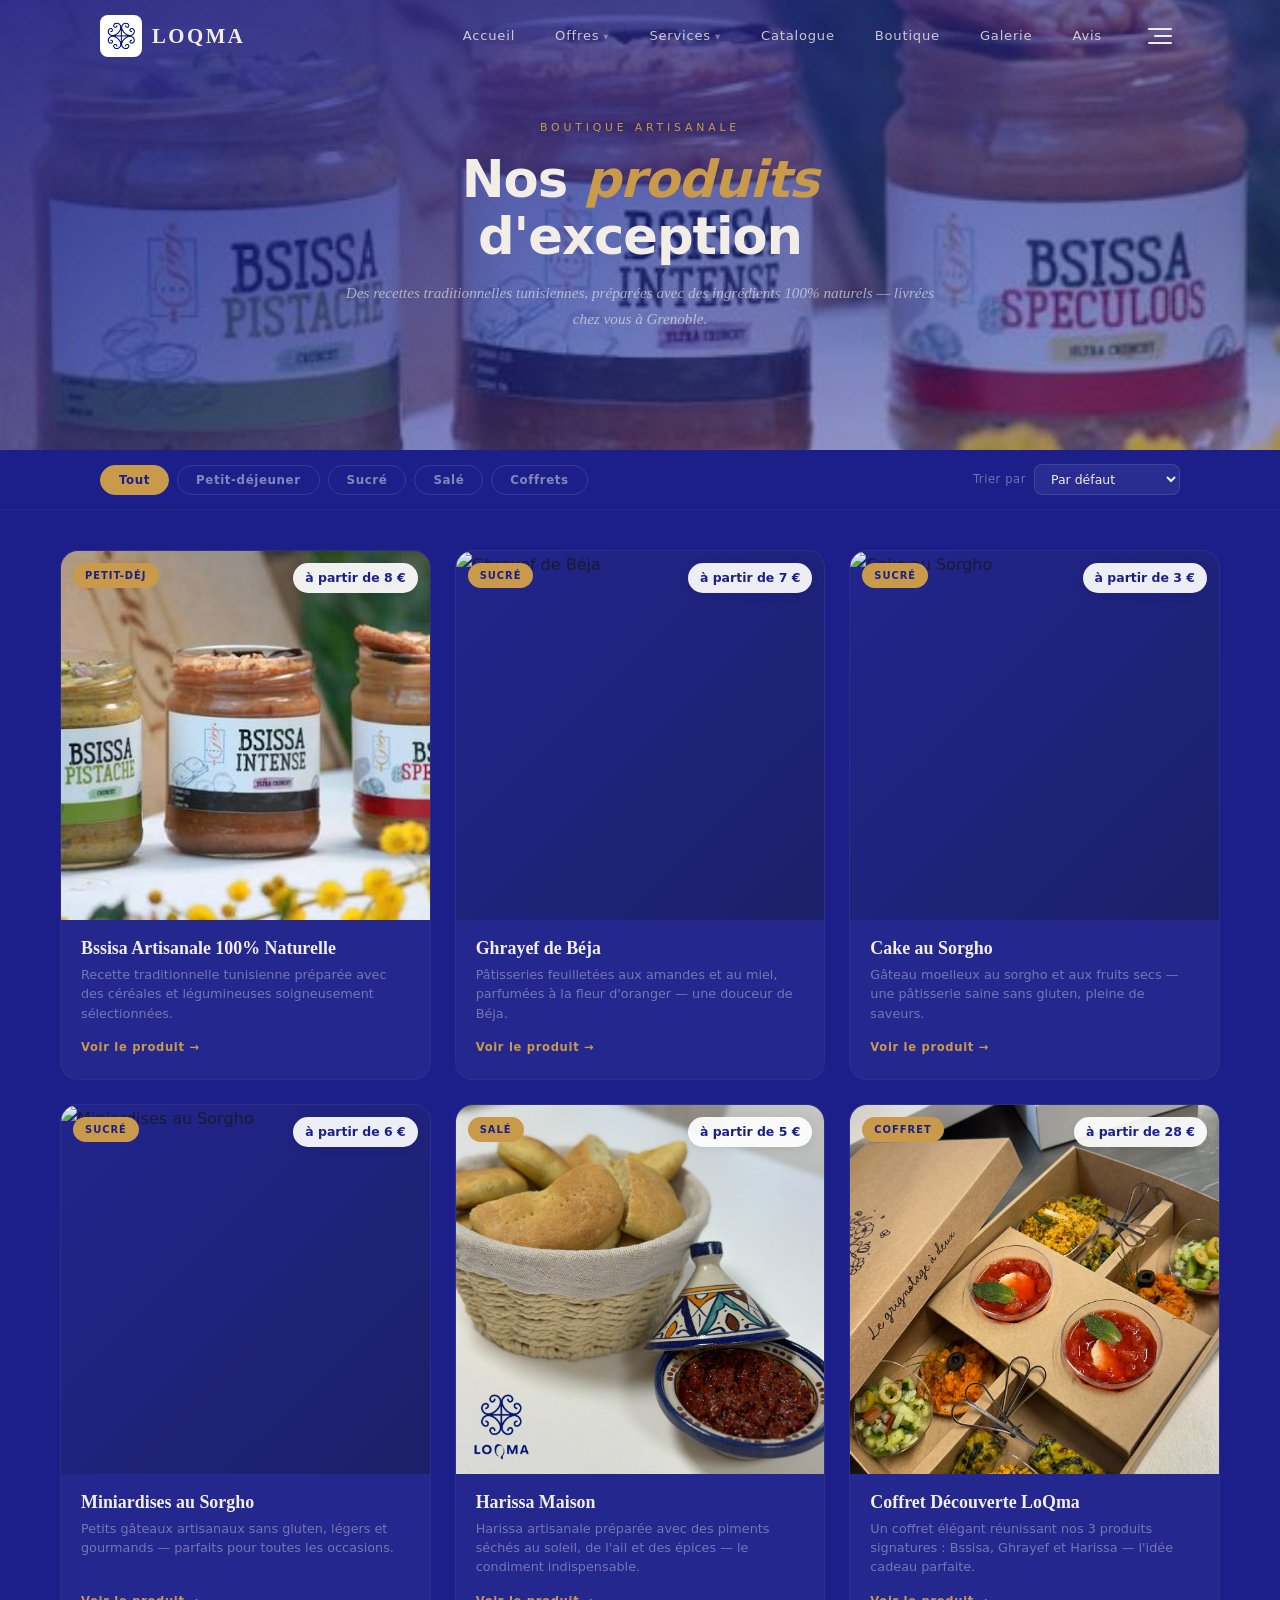
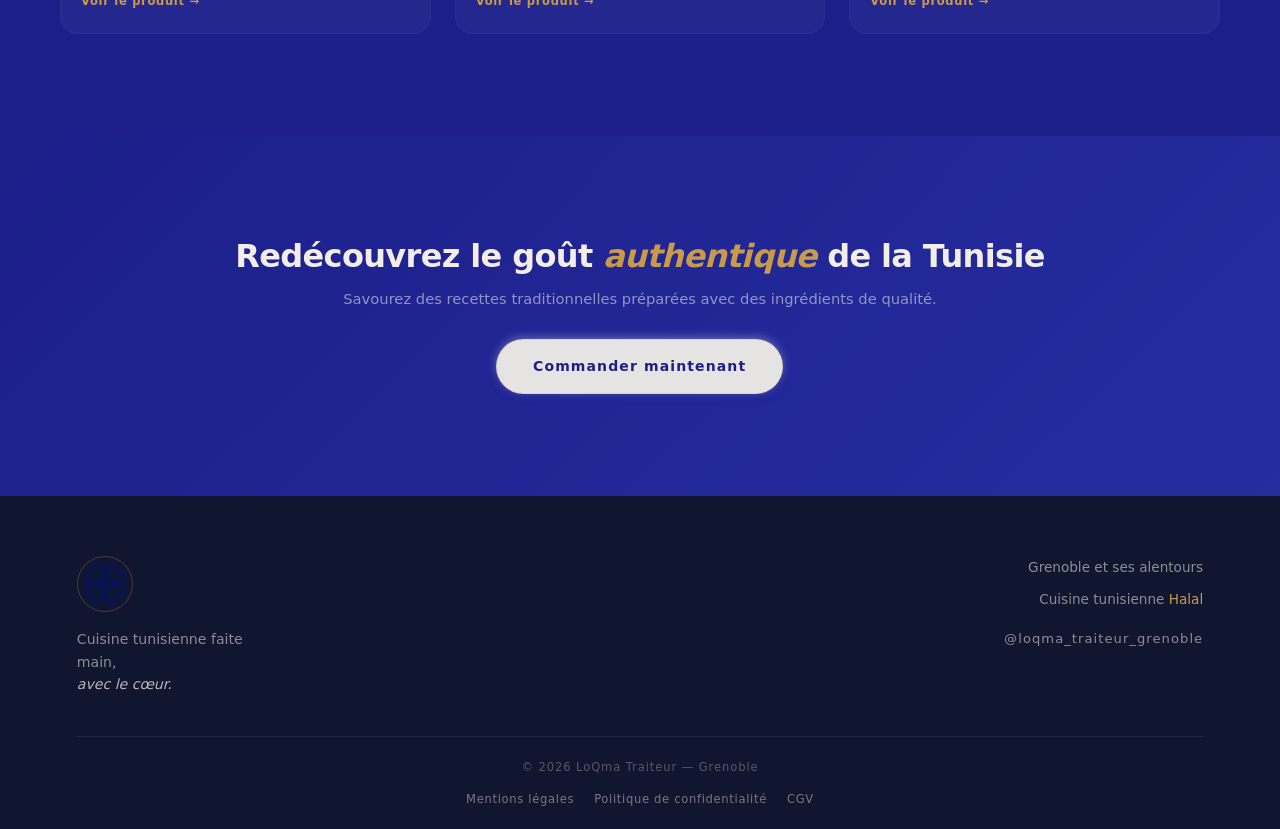
==== boutique.html @ ed13613f "feat: Boutique page — e-commerce product grid with filters, variants, detail overlay - New boutique." ====
<!DOCTYPE html>
<html lang="fr">
<head>
  <meta charset="UTF-8">
  <meta name="viewport" content="width=device-width, initial-scale=1.0">
  <meta name="description" content="Boutique LoQma — Produits artisanaux tunisiens. Bssisa, pâtisseries, coffrets cadeaux. Livraison à Grenoble.">
  <meta name="theme-color" content="#1C1F8A">
  <meta property="og:title" content="Boutique LoQma — Produits Artisanaux Tunisiens">
  <meta property="og:description" content="Bssisa artisanale, pâtisseries traditionnelles et coffrets gourmands — 100% naturels, faits main à Grenoble.">
  <title>Boutique LoQma — Produits Artisanaux Tunisiens · Grenoble</title>

  <script>
    (function(){
      var c=null;try{c=localStorage.getItem('loqma_cookie_consent');}catch(e){}
      if(c==='accepted'){
        var p1=document.createElement('link');p1.rel='preconnect';p1.href='https://fonts.googleapis.com';
        var p2=document.createElement('link');p2.rel='preconnect';p2.href='https://fonts.gstatic.com';p2.crossOrigin='';
        var f=document.createElement('link');f.id='gf-fonts';f.rel='stylesheet';
        f.href='https://fonts.googleapis.com/css2?family=Agrandir:wght@400;700&family=Cormorant+Garamond:ital,wght@0,300;0,400;0,600;1,300;1,400;1,600&display=swap';
        document.head.appendChild(p1);document.head.appendChild(p2);document.head.appendChild(f);
      }
    })();
  </script>

  <link rel="stylesheet" href="css/main.css">
  <link rel="stylesheet" href="css/sections.css">
  <link rel="stylesheet" href="css/boutique.css">
</head>
<body>

  <!-- ═══════ NAV ═══════ -->
  <header>
    <nav id="navbar" class="navbar navbar--transparent" aria-label="Navigation principale">
      <div class="navbar__inner">
        <a href="index.html" class="navbar__logo" aria-label="LoQma — Retour à l'accueil">
          <img src="assets/logo-sans2.png" alt="LoQma Traiteur logo" width="42" height="42">
          <span class="navbar__logo-text">LoQma</span>
        </a>
        <div class="navbar__right">
          <nav class="navbar__links" aria-label="Navigation">
            <a href="index.html#accueil" class="navbar__link">Accueil</a>
            <span class="navbar__link-wrap">
              <span class="navbar__link navbar__link--dropdown" tabindex="0" role="button" aria-expanded="false">Offres</span>
              <div class="navbar__dropdown">
                <a href="offre-entreprise.html">Offre Entreprise</a>
                <a href="offre-particuliers.html">Offre Particuliers</a>
              </div>
            </span>
            <span class="navbar__link-wrap">
              <span class="navbar__link navbar__link--dropdown" tabindex="0" role="button" aria-expanded="false">Services</span>
              <div class="navbar__dropdown">
                <a href="index.html#services" class="navbar__service-link" data-service="0">Buffet Mariage</a>
                <a href="index.html#services" class="navbar__service-link" data-service="1">Buffet Événementiel</a>
                <a href="index.html#services" class="navbar__service-link" data-service="2">Box à Partager</a>
                <a href="index.html#services" class="navbar__service-link" data-service="3">Box Repas Individuelle</a>
                <a href="index.html#services" class="navbar__service-link" data-service="4">Pause Gourmande</a>
                <a href="index.html#services" class="navbar__service-link" data-service="5">Coffrets à Offrir</a>
                <a href="index.html#services" class="navbar__service-link" data-service="6">Nos Ateliers</a>
              </div>
            </span>
            <a href="index.html#catalogue" class="navbar__link">Catalogue</a>
            <a href="boutique.html" class="navbar__link navbar__link--active">Boutique</a>
            <a href="index.html#galerie" class="navbar__link">Galerie</a>
            <a href="index.html#avis" class="navbar__link">Avis</a>
          </nav>
          <button class="navbar__hamburger" aria-label="Ouvrir le menu" aria-expanded="false" aria-controls="nav-overlay">
            <span></span><span></span><span></span>
          </button>
        </div>
      </div>
    </nav>

    <div id="nav-overlay" class="nav-overlay" aria-hidden="true" role="dialog" aria-label="Menu principal">
      <button class="nav-overlay__close" aria-label="Fermer le menu">✕</button>
      <ul class="nav-overlay__links">
        <li><a href="index.html#accueil" class="nav-overlay__link">Accueil</a></li>
        <li><a href="offre-entreprise.html" class="nav-overlay__link">Offre Entreprise</a></li>
        <li><a href="offre-particuliers.html" class="nav-overlay__link">Offre Particuliers</a></li>
        <li><a href="index.html#services" class="nav-overlay__link">Nos Services</a></li>
        <li><a href="index.html#catalogue" class="nav-overlay__link">Catalogue</a></li>
        <li><a href="boutique.html" class="nav-overlay__link">Boutique</a></li>
        <li><a href="index.html#galerie" class="nav-overlay__link">Galerie</a></li>
        <li><a href="index.html#avis" class="nav-overlay__link">Avis</a></li>
        <li><a href="index.html#commander" class="nav-overlay__link">Demander un devis</a></li>
      </ul>
      <p class="nav-overlay__instagram" aria-label="Instagram">@loqma_traiteur_grenoble</p>
    </div>
  </header>

  <main>
    <!-- ═══════ HERO ═══════ -->
    <section class="boutique-hero" aria-label="Boutique LoQma">
      <div class="boutique-hero__content">
        <p class="boutique-hero__label">Boutique artisanale</p>
        <h1 class="boutique-hero__title">Nos <em>produits</em> d'exception</h1>
        <p class="boutique-hero__sub">Des recettes traditionnelles tunisiennes, préparées avec des ingrédients 100% naturels — livrées chez vous à Grenoble.</p>
      </div>
    </section>

    <!-- ═══════ FILTERS ═══════ -->
    <section class="boutique-filters" aria-label="Filtrer les produits">
      <div class="boutique-filters__inner">
        <div class="boutique-filters__pills" id="boutique-category-filters">
          <button class="boutique-filters__pill boutique-filters__pill--active" data-category="all">Tout</button>
          <button class="boutique-filters__pill" data-category="petit-dejeuner">Petit-déjeuner</button>
          <button class="boutique-filters__pill" data-category="sucre">Sucré</button>
          <button class="boutique-filters__pill" data-category="sale">Salé</button>
          <button class="boutique-filters__pill" data-category="coffret">Coffrets</button>
        </div>
        <div class="boutique-filters__sort">
          <label for="boutique-sort">Trier par</label>
          <select id="boutique-sort">
            <option value="default">Par défaut</option>
            <option value="price-asc">Prix croissant</option>
            <option value="price-desc">Prix décroissant</option>
          </select>
        </div>
      </div>
    </section>

    <!-- ═══════ PRODUCT GRID ═══════ -->
    <section class="boutique-grid" aria-label="Produits disponibles">
      <div class="boutique-grid__inner" id="boutique-products">
        <!-- Products injected by JS -->
      </div>
      <p class="boutique-grid__empty" id="boutique-empty" hidden>Aucun produit ne correspond à ce filtre.</p>
    </section>

    <!-- ═══════ PRODUCT DETAIL OVERLAY ═══════ -->
    <div id="boutique-detail" class="boutique-detail" role="dialog" aria-modal="true" aria-label="Détail du produit" hidden>
      <button class="boutique-detail__close" aria-label="Fermer">✕</button>
      <div class="boutique-detail__card">
        <div class="boutique-detail__image">
          <img id="detail-product-img" src="" alt="">
        </div>
        <div class="boutique-detail__info">
          <span class="boutique-detail__category" id="detail-category"></span>
          <h2 class="boutique-detail__name" id="detail-name"></h2>
          <p class="boutique-detail__price" id="detail-price"></p>
          <p class="boutique-detail__desc" id="detail-desc"></p>

          <div class="boutique-detail__variants" id="detail-variants"></div>

          <div class="boutique-detail__actions">
            <a href="index.html#commander" class="btn btn--navy">Commander maintenant</a>
          </div>

          <div class="boutique-detail__tabs">
            <button class="boutique-detail__tab boutique-detail__tab--active" data-tab="nutrition">Nutrition</button>
            <button class="boutique-detail__tab" data-tab="ingredients">Ingrédients</button>
            <button class="boutique-detail__tab" data-tab="preparation">Préparation</button>
            <button class="boutique-detail__tab" data-tab="reviews">Avis</button>
          </div>
          <div class="boutique-detail__tab-content" id="detail-tab-content"></div>
        </div>
      </div>
    </div>

    <!-- ═══════ CTA ═══════ -->
    <section class="boutique-cta" aria-label="Passer commande">
      <h2 class="boutique-cta__title">Redécouvrez le goût <em>authentique</em> de la Tunisie</h2>
      <p class="boutique-cta__text">Savourez des recettes traditionnelles préparées avec des ingrédients de qualité.</p>
      <a href="index.html#commander" class="btn btn--primary">Commander maintenant</a>
    </section>

    <!-- ═══════ FOOTER ═══════ -->
    <footer class="footer" role="contentinfo">
      <div class="footer__inner">
        <div class="footer__brand">
          <img src="assets/logo-sans2.png" alt="LoQma Traiteur" class="footer__logo" width="56" height="56" loading="lazy">
          <p class="footer__tagline">Cuisine tunisienne faite main,<br><em>avec le cœur.</em></p>
        </div>
        <div class="footer__info">
          <p>Grenoble et ses alentours</p>
          <p>Cuisine tunisienne <strong>Halal</strong></p>
          <a href="https://www.instagram.com/loqma_traiteur_grenoble/" target="_blank" rel="noopener noreferrer" class="footer__instagram" aria-label="Suivre LoQma sur Instagram">@loqma_traiteur_grenoble</a>
        </div>
      </div>
      <div class="footer__bar">
        <p>© 2026 LoQma Traiteur — Grenoble</p>
        <nav class="footer__legal-links" aria-label="Liens légaux">
          <a href="mentions-legales.html">Mentions légales</a>
          <a href="politique-confidentialite.html">Politique de confidentialité</a>
          <a href="cgv.html">CGV</a>
        </nav>
      </div>
    </footer>
  </main>

  <script src="js/app.js"></script>
</body>
</html>
---- css/main.css ----
/* ============================================================
   LOQMA TRAITEUR — main.css
   Design Tokens · Reset · Base · Typography · Buttons · Utils
   ============================================================ */

/* ── Design Tokens ─────────────────────────────────────────── */
:root {
  --color-navy:        #1C1F8A;
  --color-cream:       #F2EEE7;
  --color-white:       #FFFFFF;
  --color-gold:        #C89A4A;
  --color-text:        #1A1A2E;
  --color-text-muted:  #6B6B80;
  --color-navy-light:  #E8E9F8;
  --color-whatsapp:    #25D366;
  --color-footer:      #111630;

  --font-serif: 'Cormorant Garamond', Georgia, serif;
  --font-sans:  'Agrandir', system-ui, -apple-system, sans-serif;
  --font-display: 'Agrandir', system-ui, -apple-system, sans-serif;

  --radius-card: 12px;
  --shadow-card: 0 4px 24px rgba(28, 31, 138, 0.08);
  --shadow-btn:  0 2px 12px rgba(28, 31, 138, 0.18);

  --transition-fast: 0.2s ease;
  --transition-mid:  0.3s ease;
  --transition-slow: 0.6s ease-out;

  --nav-height:  72px;
  --max-width:   1200px;
  --section-pad: clamp(60px, 8vw, 120px);

  /* New design tokens */
  --color-gold-light:   rgba(200, 154, 74, 0.15);
  --color-glow-gold:    0 0 20px rgba(200, 154, 74, 0.08);
  --shadow-card-hover:  0 12px 40px rgba(28, 31, 138, 0.12);
  --radius-sm:   8px;
  --radius-lg:   20px;
}

/* ── CSS Reset ─────────────────────────────────────────────── */
*, *::before, *::after {
  box-sizing: border-box;
  margin: 0;
  padding: 0;
}

html {
  scroll-behavior: smooth;
  scroll-padding-top: calc(var(--nav-height) + 16px);
  -webkit-text-size-adjust: 100%;
  font-size: 16px;
}

body {
  background-color: var(--color-cream);
  color: var(--color-text);
  font-family: var(--font-sans);
  font-size: 1rem;
  line-height: 1.75;
  overflow-x: hidden;
}

/* Lock scroll during preloader */
body.preloader-active {
  overflow: hidden;
}

img, video {
  max-width: 100%;
  display: block;
}

a {
  color: inherit;
  text-decoration: none;
}

ul, ol {
  list-style: none;
}

button {
  cursor: pointer;
  border: none;
  background: none;
  font-family: inherit;
  font-size: inherit;
}

input, textarea, select {
  font-family: inherit;
  font-size: inherit;
}

/* ── Accessibility ─────────────────────────────────────────── */
:focus-visible {
  outline: 3px solid var(--color-gold);
  outline-offset: 3px;
}

.sr-only {
  position: absolute;
  width: 1px;
  height: 1px;
  padding: 0;
  margin: -1px;
  overflow: hidden;
  clip: rect(0 0 0 0);
  white-space: nowrap;
  border: 0;
}

/* ── Typography ────────────────────────────────────────────── */
h1, h2, h3, h4 {
  font-family: var(--font-serif);
  line-height: 1.1;
}

.section-heading {
  font-family: var(--font-serif);
  font-weight: 600;
  font-size: clamp(1.8rem, 4vw, 3rem);
  letter-spacing: 0.12em;
  text-transform: uppercase;
  color: var(--color-navy);
}

.section-subheading {
  font-family: var(--font-sans);
  font-size: 0.875rem;
  color: var(--color-text-muted);
  letter-spacing: 0.05em;
  margin-top: 8px;
}

.ornament-divider {
  display: flex;
  align-items: center;
  justify-content: center;
  gap: 16px;
  color: var(--color-gold);
  font-size: 1.1rem;
  letter-spacing: 0.25em;
  margin: 14px 0 8px;
}

.ornament-divider::before,
.ornament-divider::after {
  content: '';
  display: block;
  width: 60px;
  height: 1px;
  background: linear-gradient(90deg,
    transparent 0%,
    var(--color-gold) 40%,
    var(--color-gold) 60%,
    transparent 100%
  );
  animation: ornament-shimmer 3s ease-in-out infinite;
}

.ornament-divider::after {
  animation-delay: 0.5s;
}

@keyframes ornament-shimmer {
  0%, 100% { opacity: 0.25; transform: scaleX(0.8); }
  50%      { opacity: 0.9;  transform: scaleX(1); }
}

/* Diamond SVG ornament */
.ornament-diamond {
  display: inline-flex;
  align-items: center;
  justify-content: center;
}

/* ── Buttons ───────────────────────────────────────────────── */
.btn {
  display: inline-flex;
  align-items: center;
  justify-content: center;
  gap: 8px;
  font-family: var(--font-sans);
  font-weight: 600;
  font-size: 0.875rem;
  letter-spacing: 0.08em;
  border-radius: 50px;
  padding: 14px 36px;
  min-height: 48px;
  transition: all var(--transition-fast);
  white-space: nowrap;
  text-decoration: none;
  border: 1.5px solid transparent;
  cursor: pointer;
  backdrop-filter: blur(4px);
  -webkit-backdrop-filter: blur(4px);
}

/* Primary: cream bg with enhanced glass effect */
.btn--primary {
  background: rgba(242, 238, 231, 0.95);
  color: var(--color-navy);
  border-color: rgba(200, 154, 74, 0.2);
  box-shadow: 
    0 -2px 8px rgba(255, 255, 255, 0.3),
    0 4px 12px rgba(28, 31, 138, 0.08);
}
.btn--primary:hover,
.btn--primary:focus-visible {
  background: var(--color-gold);
  color: var(--color-white);
  transform: translateY(-2px);
  border-color: rgba(200, 154, 74, 0.4);
  box-shadow: 
    0 -2px 8px rgba(255, 255, 255, 0.4),
    0 8px 20px rgba(200, 154, 74, 0.25);
}

/* Ghost cream (on dark backgrounds) */
.btn--ghost-cream {
  background: transparent;
  color: var(--color-cream);
  border-color: rgba(242, 238, 231, 0.7);
}
.btn--ghost-cream:hover,
.btn--ghost-cream:focus-visible {
  background: rgba(242, 238, 231, 0.15);
  border-color: var(--color-cream);
  transform: translateY(-2px);
  box-shadow: 0 4px 12px rgba(242, 238, 231, 0.15);
}

/* Navy solid */
.btn--navy {
  background: var(--color-navy);
  color: var(--color-cream);
  border-color: transparent;
  box-shadow: 0 4px 12px rgba(28, 31, 138, 0.15);
}
.btn--navy:hover,
.btn--navy:focus-visible {
  background: #2d31b0;
  transform: translateY(-2px);
  box-shadow: 0 8px 20px rgba(28, 31, 138, 0.25);
}

/* Full-width */
.btn--full {
  width: 100%;
}

/* WhatsApp */
.btn--whatsapp {
  background: var(--color-whatsapp);
  color: white;
  border-color: transparent;
}
.btn--whatsapp:hover,
.btn--whatsapp:focus-visible {
  background: #1ebe58;
  transform: scale(1.02);
}

/* Instagram */
.btn--instagram {
  background: linear-gradient(135deg, #405de6 0%, #833ab4 50%, #e1306c 100%);
  color: white;
  border-color: transparent;
}
.btn--instagram:hover,
.btn--instagram:focus-visible {
  opacity: 0.88;
  transform: scale(1.02);
}

/* ── Scroll Reveal Animation ───────────────────────────────── */
.reveal {
  opacity: 0;
  transform: translateY(30px);
  transition: opacity var(--transition-slow), transform var(--transition-slow);
}
.reveal.is-visible {
  opacity: 1;
  transform: translateY(0);
}
.reveal-delay-1 { transition-delay: 0.1s; }
.reveal-delay-2 { transition-delay: 0.2s; }
.reveal-delay-3 { transition-delay: 0.3s; }

/* ── Form — RGPD checkbox ──────────────────────────────────── */
.form-group--checkbox {
  margin-top: 4px;
}
.form-checkbox-label {
  display: flex;
  align-items: flex-start;
  gap: 10px;
  cursor: pointer;
  font-size: 0.85rem;
  line-height: 1.5;
  color: var(--color-text-muted);
}
.form-checkbox-label input[type="checkbox"] {
  flex-shrink: 0;
  width: 17px;
  height: 17px;
  margin-top: 2px;
  accent-color: var(--color-navy);
  cursor: pointer;
}
.form-checkbox-label a {
  color: var(--color-navy);
  text-decoration: underline;
}
.form-group--checkbox.has-error .form-checkbox-label {
  color: #c0392b;
}
.form-group--checkbox.has-error .form-checkbox-label input[type="checkbox"] {
  outline: 2px solid #c0392b;
  outline-offset: 1px;
  border-radius: 2px;
}

/* ── WhatsApp FAB (mobile only) ────────────────────────────── */
.whatsapp-fab {
  position: fixed;
  bottom: 24px;
  right: 24px;
  width: 56px;
  height: 56px;
  background: var(--color-whatsapp);
  border-radius: 50%;
  display: none;
  align-items: center;
  justify-content: center;
  box-shadow: 0 4px 20px rgba(37, 211, 102, 0.45);
  z-index: 90;
  transition: transform var(--transition-fast), box-shadow var(--transition-fast);
}
.whatsapp-fab:hover,
.whatsapp-fab:focus-visible {
  transform: scale(1.08);
  box-shadow: 0 6px 28px rgba(37, 211, 102, 0.55);
}
.whatsapp-fab svg {
  fill: white;
}

@media (max-width: 767px) {
  .whatsapp-fab {
    display: flex;
  }
}

/* ── Cookie Consent Banner ─────────────────────────────────── */
.cookie-banner {
  position: fixed;
  bottom: 0;
  left: 0;
  right: 0;
  z-index: 9999;
  background: var(--color-footer);
  color: var(--color-cream);
  padding: 16px 24px;
  border-top: 2px solid var(--color-gold);
  transform: translateY(100%);
  transition: transform 0.35s ease;
}
.cookie-banner.is-visible {
  transform: translateY(0);
}
.cookie-banner__inner {
  max-width: var(--max-width);
  margin: 0 auto;
  display: flex;
  align-items: center;
  justify-content: space-between;
  gap: 24px;
  flex-wrap: wrap;
}
.cookie-banner__text {
  font-size: 0.875rem;
  line-height: 1.6;
  margin: 0;
  flex: 1 1 280px;
}
.cookie-banner__link {
  color: var(--color-gold);
  text-decoration: underline;
}
.cookie-banner__actions {
  display: flex;
  gap: 10px;
  flex-shrink: 0;
}
.cookie-banner__btn {
  border: none;
  border-radius: 6px;
  padding: 9px 20px;
  font-size: 0.875rem;
  font-weight: 600;
  cursor: pointer;
  transition: opacity var(--transition-fast);
  font-family: var(--font-sans);
}
.cookie-banner__btn:hover { opacity: 0.85; }
.cookie-banner__btn--accept {
  background: var(--color-gold);
  color: var(--color-footer);
}
.cookie-banner__btn--refuse {
  background: transparent;
  color: var(--color-cream);
  border: 1px solid rgba(242, 238, 231, 0.4);
}

/* Lien "Gérer mes cookies" dans le footer */
.footer__cookie-link {
  color: var(--color-text-muted);
  font-size: 0.8rem;
  text-decoration: underline;
  cursor: pointer;
  background: none;
  border: none;
  padding: 0;
  font-family: var(--font-sans);
}
.footer__cookie-link:hover { color: var(--color-gold); }
---- css/sections.css ----
/* ============================================================
   LOQMA TRAITEUR — sections.css
   CH-00 Preloader · FR-NAV · CH-01 Hero · CH-02 Identity
   CH-03 Services · CH-04 Catalogue · CH-05 Gallery
   CH-06 Reviews · CH-07 Stats · CH-08 Contact · CH-09 Footer
   Responsive breakpoints: 768px (tablet), 480px (mobile)
   ============================================================ */

/* ══════════════════════════════════════════════════════════════
   CH-00 — PRELOADER
   ══════════════════════════════════════════════════════════════ */
.preloader {
  position: fixed;
  inset: 0;
  z-index: 9999;
  background: var(--color-cream);
  display: flex;
  flex-direction: column;
  align-items: center;
  justify-content: center;
  gap: 20px;
  transition: opacity 0.3s ease;
}

.preloader.is-done {
  opacity: 0;
  pointer-events: none;
}

.preloader__logo {
  width: 160px;
  height: 160px;
  object-fit: contain;
  animation: preloader-pulse 0.6s ease-out forwards;
}

@keyframes preloader-pulse {
  0%   { opacity: 0; transform: scale(0.88); }
  60%  { opacity: 1; transform: scale(1.04); }
  100% { opacity: 1; transform: scale(1); }
}

.preloader__wordmark {
  font-family: var(--font-serif);
  font-weight: 300;
  font-size: 2rem;
  letter-spacing: 0.55em;
  color: var(--color-navy);
  text-transform: uppercase;
  display: flex;
  padding-left: 0.55em; /* compensate letter-spacing on last char */
}

.preloader__wordmark span {
  display: inline-block;
  opacity: 0;
  animation: fade-in-up 0.2s ease-out forwards;
}

.preloader__wordmark span:nth-child(1) { animation-delay: 0.45s; }
.preloader__wordmark span:nth-child(2) { animation-delay: 0.52s; }
.preloader__wordmark span:nth-child(3) { animation-delay: 0.59s; }
.preloader__wordmark span:nth-child(4) { animation-delay: 0.66s; }
.preloader__wordmark span:nth-child(5) { animation-delay: 0.73s; }

@keyframes fade-in-up {
  from { opacity: 0; transform: translateY(6px); }
  to   { opacity: 1; transform: translateY(0); }
}

/* ══════════════════════════════════════════════════════════════
   FR-NAV — NAVIGATION
   ══════════════════════════════════════════════════════════════ */
.navbar {
  position: fixed;
  top: 0;
  left: 0;
  right: 0;
  z-index: 100;
  height: var(--nav-height);
  transition: background var(--transition-mid), box-shadow var(--transition-mid);
}

/* Transparent (over hero) */
.navbar--transparent {
  background: transparent;
}

/* Solid (after scroll) */
.navbar--solid {
  background: rgba(242, 238, 231, 0.94);
  backdrop-filter: blur(12px);
  -webkit-backdrop-filter: blur(12px);
  box-shadow: 0 1px 20px rgba(28, 31, 138, 0.06);
}

.navbar__inner {
  max-width: var(--max-width);
  margin: 0 auto;
  height: 100%;
  display: flex;
  align-items: center;
  justify-content: space-between;
  padding: 0 clamp(20px, 5vw, 60px);
}

/* Logo */
.navbar__logo {
  display: flex;
  align-items: center;
  gap: 10px;
  flex-shrink: 0;
}

.navbar__logo img {
  width: 42px;
  height: 42px;
  border-radius: 8px;
  object-fit: contain;
  background: white;
}

.navbar__logo-text {
  font-family: var(--font-serif);
  font-weight: 600;
  font-size: 1.3rem;
  letter-spacing: 0.12em;
  text-transform: uppercase;
}

.navbar--transparent .navbar__logo-text { color: var(--color-cream); }
.navbar--solid      .navbar__logo-text { color: var(--color-navy); }

/* Right side */
.navbar__right {
  display: flex;
  align-items: center;
  gap: 16px;
}

.navbar__cta {
  font-size: 0.8rem;
  padding: 10px 24px;
  min-height: 40px;
  letter-spacing: 0.1em;
}

.navbar--solid .navbar__cta {
  background: var(--color-navy);
  color: var(--color-cream);
  border-color: transparent;
}
.navbar--solid .navbar__cta:hover {
  background: var(--color-gold);
}

/* Hamburger */
.navbar__hamburger {
  display: flex;
  flex-direction: column;
  gap: 5px;
  padding: 8px;
  border-radius: 4px;
  background: none;
  transition: opacity var(--transition-fast);
  min-width: 44px;
  min-height: 44px;
  align-items: flex-end;
  justify-content: center;
  position: relative;
}

.navbar__hamburger span {
  display: block;
  border-radius: 2px;
  transition: all var(--transition-mid);
}

/* Transparent nav: white bars */
.navbar--transparent .navbar__hamburger span {
  background: var(--color-cream);
}
/* Solid nav: navy bars */
.navbar--solid .navbar__hamburger span {
  background: var(--color-navy);
}

.navbar__hamburger span:nth-child(1) { width: 24px; height: 2px; }
.navbar__hamburger span:nth-child(2) { width: 18px; height: 2px; }
.navbar__hamburger span:nth-child(3) { width: 24px; height: 2px; }

/* Hamburger: transform to X when menu is open */
.navbar__hamburger.is-open {
  gap: 0;
}

.navbar__hamburger.is-open span {
  position: absolute;
}

.navbar__hamburger.is-open span:nth-child(1) {
  width: 22px;
  transform: rotate(45deg);
  top: 50%;
  left: 50%;
  margin-top: -1px;
  margin-left: -11px;
}

.navbar__hamburger.is-open span:nth-child(2) {
  opacity: 0;
}

.navbar__hamburger.is-open span:nth-child(3) {
  width: 22px;
  transform: rotate(-45deg);
  bottom: 50%;
  left: 50%;
  margin-bottom: -1px;
  margin-left: -11px;
}

.navbar__hamburger:hover { opacity: 0.7; }

/* ── Desktop Nav Links ────────────────────────────────────────── */
.navbar__links {
  display: flex;
  align-items: center;
  gap: 4px;
}

.navbar__link {
  font-size: 0.82rem;
  font-weight: 500;
  letter-spacing: 0.06em;
  color: var(--color-text);
  padding: 8px 18px;
  border-radius: var(--radius-sm);
  text-decoration: none;
  cursor: pointer;
  transition: all var(--transition-fast);
  position: relative;
  white-space: nowrap;
  background: none;
  border: none;
  font-family: inherit;
}

.navbar--transparent .navbar__link {
  color: rgba(242, 238, 231, 0.8);
}

.navbar--transparent .navbar__link:hover {
  color: var(--color-cream);
  background: rgba(255, 255, 255, 0.08);
}

.navbar--solid .navbar__link:hover {
  color: var(--color-navy);
  background: var(--color-navy-light);
}

.navbar__link--active {
  font-weight: 600;
}

.navbar__link--active::after {
  content: '';
  position: absolute;
  bottom: 1px;
  left: 18px;
  right: 18px;
  height: 2px;
  background: var(--color-gold);
  border-radius: 2px;
}

.navbar--transparent .navbar__link--active {
  color: var(--color-cream);
}

.navbar--solid .navbar__link--active {
  color: var(--color-navy);
}

/* Dropdown wrapper */
.navbar__link-wrap {
  position: relative;
}

.navbar__link--dropdown {
  display: inline-flex;
  align-items: center;
  gap: 4px;
}

.navbar__link--dropdown::after {
  content: '▾';
  font-size: 0.65rem;
  opacity: 0.5;
  transition: transform var(--transition-fast);
}

.navbar__link-wrap:hover .navbar__link--dropdown::after {
  transform: rotate(180deg);
}

/* Dropdown menu */
.navbar__dropdown {
  position: absolute;
  top: 100%;
  left: 0;
  min-width: 220px;
  background: rgba(255, 255, 255, 0.98);
  backdrop-filter: blur(20px);
  -webkit-backdrop-filter: blur(20px);
  border-radius: var(--radius-card);
  box-shadow: 0 12px 48px rgba(28, 31, 138, 0.12);
  padding: 6px 0;
  border: 1px solid rgba(200, 154, 74, 0.08);
  opacity: 0;
  pointer-events: none;
  transform: translateY(-4px);
  transition: opacity 0.15s ease, transform 0.15s ease;
  z-index: 200;
}

.navbar__link-wrap::after {
  content: '';
  position: absolute;
  top: 100%;
  left: 0;
  width: 100%;
  height: 10px;
}

.navbar__link-wrap:hover .navbar__dropdown {
  opacity: 1;
  pointer-events: auto;
  transform: translateY(0);
}

.navbar__dropdown a {
  display: block;
  padding: 10px 24px;
  font-size: 0.85rem;
  color: var(--color-text);
  text-decoration: none;
  transition: all 0.15s ease;
}

.navbar__dropdown a:hover {
  background: var(--color-navy-light);
  color: var(--color-navy);
  padding-left: 30px;
}

@media (max-width: 1000px) {
  .navbar__links { display: none; }
}

/* ── Nav Overlay ─────────────────────────────────────────────── */
.nav-overlay {
  position: fixed;
  inset: 0;
  z-index: 200;
  background: var(--color-navy);
  display: flex;
  flex-direction: column;
  align-items: center;
  justify-content: safe center;
  overflow-y: auto;
  padding: 100px 20px 90px;
  opacity: 0;
  pointer-events: none;
  transition: opacity var(--transition-mid);
}

.nav-overlay.is-open {
  opacity: 1;
  pointer-events: auto;
}

.nav-overlay__close {
  position: absolute;
  top: 24px;
  right: clamp(20px, 5vw, 60px);
  color: var(--color-cream);
  font-size: 1.4rem;
  padding: 10px;
  min-width: 44px;
  min-height: 44px;
  display: flex;
  align-items: center;
  justify-content: center;
  border-radius: 50%;
  transition: background var(--transition-fast);
}
.nav-overlay__close:hover { background: rgba(255,255,255,0.1); }

.nav-overlay__links {
  display: flex;
  flex-direction: column;
  align-items: center;
  gap: 6px;
  text-align: center;
}

.nav-overlay__link {
  font-family: var(--font-serif);
  font-weight: 300;
  font-size: clamp(1.8rem, 5vw, 3.8rem);
  color: rgba(242, 238, 231, 0.5);
  letter-spacing: 0.05em;
  padding: 8px 20px;
  transition: color var(--transition-fast), transform var(--transition-fast);
  opacity: 0;
  transform: translateY(20px);
}

.nav-overlay.is-open .nav-overlay__link {
  opacity: 1;
  transform: translateY(0);
  color: var(--color-cream);
}

.nav-overlay.is-open .nav-overlay__link:nth-child(1) { transition: color 0.2s ease, opacity 0.4s ease 0.05s, transform 0.4s ease 0.05s; }
.nav-overlay.is-open .nav-overlay__link:nth-child(2) { transition: color 0.2s ease, opacity 0.4s ease 0.13s, transform 0.4s ease 0.13s; }
.nav-overlay.is-open .nav-overlay__link:nth-child(3) { transition: color 0.2s ease, opacity 0.4s ease 0.21s, transform 0.4s ease 0.21s; }
.nav-overlay.is-open .nav-overlay__link:nth-child(4) { transition: color 0.2s ease, opacity 0.4s ease 0.29s, transform 0.4s ease 0.29s; }
.nav-overlay.is-open .nav-overlay__link:nth-child(5) { transition: color 0.2s ease, opacity 0.4s ease 0.37s, transform 0.4s ease 0.37s; }
.nav-overlay.is-open .nav-overlay__link:nth-child(6) { transition: color 0.2s ease, opacity 0.4s ease 0.45s, transform 0.4s ease 0.45s; }

.nav-overlay__link:hover,
.nav-overlay__link:focus-visible {
  color: var(--color-gold);
  transform: translateX(8px);
}

.nav-overlay__instagram {
  position: absolute;
  bottom: 40px;
  color: rgba(242, 238, 231, 0.45);
  font-size: 0.8rem;
  letter-spacing: 0.12em;
  display: flex;
  align-items: center;
  gap: 8px;
}

/* ══════════════════════════════════════════════════════════════
   CH-01 — MANIFESTO HERO
   ══════════════════════════════════════════════════════════════ */
.hero {
  position: relative;
  min-height: 100svh;
  display: flex;
  align-items: center;
  overflow: hidden;
}

/* Background video + overlay */
.hero__bg {
  position: absolute;
  inset: 0;
  z-index: 0;
}

.hero__video {
  width: 100%;
  height: 100%;
  object-fit: cover;
  object-position: center;
}

.hero__overlay {
  position: absolute;
  inset: 0;
  background: linear-gradient(160deg,
    rgba(28, 31, 138, 0.82) 0%,
    rgba(28, 31, 138, 0.32) 50%,
    rgba(28, 31, 138, 0.68) 100%
  );
  background-size: 200% 200%;
  animation: hero-gradient-shift 10s ease-in-out infinite;
}

@keyframes hero-gradient-shift {
  0%   { background-position: 0% 50%; }
  50%  { background-position: 100% 50%; }
  100% { background-position: 0% 50%; }
}

@media (prefers-reduced-motion: reduce) {
  .hero__overlay { animation: none; }
}

/* Arabesque tile texture on overlay */
.hero__overlay::after {
  content: '';
  position: absolute;
  inset: 0;
  background-image: url("data:image/svg+xml,%3Csvg xmlns='http://www.w3.org/2000/svg' width='60' height='60' viewBox='0 0 60 60'%3E%3Cpath d='M30 6 L54 30 L30 54 L6 30 Z M30 18 L42 30 L30 42 L18 30 Z' stroke='%23F2EEE7' stroke-width='0.4' fill='none' opacity='0.07'/%3E%3C/svg%3E");
  background-repeat: repeat;
  pointer-events: none;
}

/* Content */
.hero__content {
  position: relative;
  z-index: 1;
  max-width: 680px;
  padding: calc(var(--nav-height) + 40px) clamp(24px, 8vw, 120px) 80px;
  width: 100%;
}

.hero__label {
  font-family: var(--font-sans);
  font-weight: 500;
  font-size: 0.68rem;
  letter-spacing: 0.35em;
  text-transform: uppercase;
  color: var(--color-gold);
  margin-bottom: 24px;
  opacity: 0;
  animation: hero-fade-up 0.5s ease-out 0.9s forwards;
}

.hero__title {
  font-family: var(--font-display);
  font-weight: 700;
  font-style: normal;
  font-size: clamp(2rem, 5.5vw, 4.2rem);
  line-height: 1.08;
  color: var(--color-cream);
  margin-bottom: 28px;
  letter-spacing: -0.02em;
  opacity: 0;
  animation: hero-fade-up 0.6s ease-out 1.1s forwards;
}

.hero__body {
  font-family: var(--font-serif);
  font-size: 1.05rem;
  font-weight: 300;
  font-style: italic;
  color: rgba(242, 238, 231, 0.78);
  max-width: 500px;
  line-height: 1.8;
  margin-bottom: 40px;
  opacity: 0;
  animation: hero-fade-up 0.5s ease-out 1.3s forwards;
}

.hero__buttons {
  display: flex;
  gap: 12px;
  flex-wrap: nowrap;
  opacity: 0;
  animation: hero-fade-up 0.5s ease-out 1.6s forwards;
}

@media (max-width: 480px) {
  .hero__buttons {
    flex-direction: column;
  }
  .hero__buttons .btn {
    text-align: center;
  }
}

@keyframes hero-fade-up {
  from { opacity: 0; transform: translateY(20px); }
  to   { opacity: 1; transform: translateY(0); }
}

/* Scroll indicator */
.hero__scroll-indicator {
  position: absolute;
  bottom: 36px;
  left: 50%;
  transform: translateX(-50%);
  z-index: 1;
}

.hero__scroll-chevron {
  color: rgba(242, 238, 231, 0.6);
  animation: chevron-bounce 2s ease-in-out infinite;
}

@keyframes chevron-bounce {
  0%, 100% { transform: translateY(0);   opacity: 0.6; }
  50%       { transform: translateY(6px); opacity: 1;   }
}

/* Instagram handle (bottom right, rotated) */
.hero__instagram {
  position: absolute;
  bottom: 44px;
  right: 40px;
  z-index: 1;
  font-family: var(--font-sans);
  font-size: 0.72rem;
  letter-spacing: 0.12em;
  color: rgba(242, 238, 231, 0.5);
  transform: rotate(90deg);
  transform-origin: right center;
  white-space: nowrap;
}

@media (max-width: 767px) {
  .hero__instagram { display: none; }
  .hero__content {
    padding-bottom: 120px;
  }
}

/* ══════════════════════════════════════════════════════════════
   CH-01b — STEP GUIDE (How it works)
   ══════════════════════════════════════════════════════════════ */
.steps-guide {
  background: var(--color-navy);
  padding: var(--section-pad) clamp(24px, 8vw, 120px);
  text-align: center;
  overflow: hidden;
}

.steps-guide__inner {
  max-width: var(--max-width);
  margin: 0 auto;
}

.steps-guide__eyebrow {
  font-family: var(--font-sans);
  font-size: 0.68rem;
  font-weight: 600;
  letter-spacing: 0.35em;
  text-transform: uppercase;
  color: var(--color-gold);
  margin-bottom: 12px;
}

.steps-guide__title {
  font-family: var(--font-display);
  font-weight: 700;
  font-size: clamp(1.6rem, 3.5vw, 2.4rem);
  color: var(--color-cream);
  letter-spacing: -0.02em;
  margin-bottom: 8px;
}

.steps-guide__subtitle {
  font-family: var(--font-serif);
  font-style: italic;
  font-size: 1rem;
  color: rgba(242, 238, 231, 0.5);
  margin-bottom: 56px;
}

.steps-guide__grid {
  display: grid;
  grid-template-columns: repeat(3, 1fr);
  gap: clamp(20px, 4vw, 48px);
  position: relative;
}

/* Connecting line */
.steps-guide__grid::before {
  content: '';
  position: absolute;
  top: 36px;
  left: calc(16.66% + 16px);
  right: calc(16.66% + 16px);
  height: 2px;
  background: linear-gradient(90deg,
    var(--color-gold) 0%, var(--color-gold) 100%
  );
  opacity: 0.3;
  z-index: 0;
}

.steps-guide__step {
  text-align: center;
  position: relative;
  z-index: 1;
}

.steps-guide__circle {
  width: 72px;
  height: 72px;
  border-radius: 50%;
  display: flex;
  align-items: center;
  justify-content: center;
  margin: 0 auto 24px;
  position: relative;
  transition: transform var(--transition-fast), box-shadow var(--transition-fast);
}

.steps-guide__step:hover .steps-guide__circle {
  transform: scale(1.06);
}

.steps-guide__circle--gold {
  background: linear-gradient(135deg, var(--color-gold), #d4a843);
  box-shadow: 0 4px 24px rgba(200, 154, 74, 0.35);
}

.steps-guide__circle--navy {
  background: var(--color-footer);
  box-shadow: 0 4px 24px rgba(17, 22, 48, 0.4);
}

.steps-guide__circle-num {
  font-family: var(--font-serif);
  font-weight: 600;
  font-size: 1.6rem;
  color: var(--color-cream);
}

.steps-guide__step-title {
  font-family: var(--font-serif);
  font-weight: 600;
  font-size: clamp(1.05rem, 1.4vw, 1.25rem);
  color: var(--color-cream);
  margin-bottom: 10px;
  letter-spacing: 0.02em;
}

.steps-guide__step-desc {
  font-size: 0.85rem;
  color: rgba(242, 238, 231, 0.55);
  line-height: 1.7;
  max-width: 280px;
  margin: 0 auto;
}

@media (max-width: 767px) {
  .steps-guide__grid {
    grid-template-columns: 1fr;
    gap: 40px;
  }
  .steps-guide__grid::before { display: none; }
  .steps-guide__circle { width: 60px; height: 60px; }
}

@media (prefers-reduced-motion: reduce) {
  .steps-guide__circle { transition: none; }
}

/* ══════════════════════════════════════════════════════════════
   CH-02 — IDENTITY SPLIT
   ══════════════════════════════════════════════════════════════ */
.identity {
  display: flex;
  min-height: 100svh;
  overflow: hidden;
}

/* Left photo panel */
.identity__photo-panel {
  width: 60%;
  position: relative;
  overflow: hidden;
  flex-shrink: 0;
  background: #111314;
}

/* Dark gradient overlay — makes title legible over any photo */
.identity__photo-panel::after {
  content: '';
  position: absolute;
  inset: 0;
  background: linear-gradient(
    to top,
    rgba(17, 19, 20, 0.82) 0%,
    rgba(17, 19, 20, 0.30) 40%,
    transparent 68%
  );
  pointer-events: none;
  z-index: 1;
}

.identity__media {
  position: absolute;
  inset: 0;
  width: 100%;
  height: 100%;
  object-fit: contain;
  object-position: center;
  transform-origin: center 40%;
  animation: ken-burns 14s ease-in-out infinite;
  will-change: transform;
  filter: contrast(1.06) saturate(0.78); /* cinematic editorial tone */
}

/* Large editorial title — floats on the photo */
.identity__photo-caption {
  position: absolute;
  bottom: 0;
  left: 0;
  right: 0;
  padding: clamp(24px, 4vw, 48px) clamp(24px, 4vw, 52px);
  z-index: 2;
}

.identity__title {
  font-family: var(--font-display);
  font-weight: 700;
  font-size: clamp(2.8rem, 6vw, 5.5rem);
  color: var(--color-cream);
  line-height: 1.05;
  letter-spacing: -0.02em;
}

@keyframes ken-burns {
  0%   { transform: scale(1.0) translate(0,    0);    }
  50%  { transform: scale(1.06) translate(0, -1.5%);  }
  100% { transform: scale(1.0) translate(0,    0);    }
}

/* Respect reduced-motion preference */
@media (prefers-reduced-motion: reduce) {
  .identity__media { animation: none; }
}

/* Right text panel */
.identity__text-panel {
  width: 40%;
  background: var(--color-cream);
  display: flex;
  flex-direction: column;
  justify-content: center;
  padding: clamp(40px, 6vw, 100px);
  position: relative;
}

.identity__ornament {
  width: 48px;
  height: 48px;
  object-fit: contain;
  border-radius: 6px;
  margin-bottom: 16px;
  opacity: 0.85;
}

.identity__eyebrow {
  font-family: var(--font-sans);
  font-weight: 500;
  font-size: 0.65rem;
  letter-spacing: 0.3em;
  text-transform: uppercase;
  color: var(--color-gold);
  margin-bottom: 20px;
}

.identity__quote {
  font-family: var(--font-serif);
  font-style: italic;
  font-size: 1.1rem;
  color: var(--color-navy);
  line-height: 1.7;
  border-left: 3px solid var(--color-gold);
  padding-left: 16px;
  margin: 0 0 22px;
}

.identity__body {
  font-family: var(--font-sans);
  font-size: 0.97rem;
  color: var(--color-text);
  line-height: 1.85;
  margin-bottom: 16px;
}

.identity__signature {
  font-family: var(--font-serif);
  font-style: italic;
  font-size: 0.95rem;
  color: var(--color-gold);
  margin-bottom: 28px;
  display: block;
}

.identity__rule {
  width: 40px;
  height: 1px;
  background: var(--color-gold);
  margin-bottom: 24px;
}

.identity__stats {
  display: flex;
  flex-wrap: wrap;
  gap: 10px;
}

.identity__stats li {
  font-family: var(--font-sans);
  font-size: 0.78rem;
  color: var(--color-navy);
  border: 1px solid var(--color-gold);
  border-radius: 50px;
  padding: 6px 16px;
  letter-spacing: 0.06em;
}

@media (max-width: 767px) {
  .identity {
    flex-direction: column;
    min-height: auto;
  }
  .identity__photo-panel {
    width: 100%;
    height: 55svh;
  }
  .identity__text-panel {
    width: 100%;
  }
}

/* ══════════════════════════════════════════════════════════════
   CH-03 — SERVICES SELECTOR
   ══════════════════════════════════════════════════════════════ */
.services {
  display: flex;
  height: 100svh;
  min-height: 560px;
  overflow: hidden;
}

/* Left list panel */
.services__list-panel {
  width: 35%;
  min-width: 260px;
  background: var(--color-navy);
  display: flex;
  flex-direction: column;
  padding: clamp(28px, 4vw, 56px) clamp(24px, 4vw, 48px);
  flex-shrink: 0;
  overflow: hidden;
}

.services__label {
  font-family: var(--font-sans);
  font-size: 0.7rem;
  letter-spacing: 0.3em;
  text-transform: uppercase;
  color: rgba(200, 154, 74, 0.9);
  margin-bottom: 12px;
}

.services__intro {
  font-family: var(--font-serif);
  font-style: italic;
  font-size: clamp(1rem, 1.4vw, 1.2rem);
  color: rgba(242, 238, 231, 0.7);
  line-height: 1.65;
  margin-bottom: 20px;
}

.services__list {
  flex: 1;
  display: flex;
  flex-direction: column;
  justify-content: center;
  min-height: 0;
}

.services__item {
  font-family: var(--font-serif);
  font-weight: 300;
  font-size: clamp(1rem, 1.8vw, 1.35rem);
  color: rgba(242, 238, 231, 0.5);
  padding: 12px 0;
  border-bottom: 1px solid rgba(255, 255, 255, 0.07);
  cursor: pointer;
  transition: all var(--transition-fast);
  border-left: 4px solid transparent;
  padding-left: 0;
  user-select: none;
  line-height: 1.3;
}

.services__item:hover {
  color: rgba(242, 238, 231, 0.8);
  padding-left: 10px;
}

.services__item--active {
  color: var(--color-cream);
  border-left-color: var(--color-gold);
  padding-left: 16px;
  transform: scale(1.03);
}

.services__cta {
  display: inline-flex;
  align-items: center;
  gap: 8px;
  margin-top: 40px;
  font-family: var(--font-sans);
  font-size: 0.82rem;
  letter-spacing: 0.1em;
  color: var(--color-gold);
  transition: gap var(--transition-fast);
}
.services__cta:hover { gap: 12px; }

/* Right panel container */
.services__panel-container {
  flex: 1;
  position: relative;
  overflow: hidden;
  align-self: stretch;
}

.services__panel {
  position: absolute;
  inset: 0;
  opacity: 0;
  transition: opacity 0.4s ease;
  pointer-events: none;
}

.services__panel--active {
  opacity: 1;
  pointer-events: auto;
}

.services__panel-img {
  width: 100%;
  height: 100%;
  object-fit: cover;
  object-position: center top;
}

.services__panel-overlay {
  position: absolute;
  bottom: 0;
  left: 0;
  right: 0;
  background: linear-gradient(to top, rgba(28,31,138,0.88) 0%, transparent 100%);
  padding: clamp(24px, 4vw, 48px);
  padding-top: 80px;
}

.services__panel-category {
  font-family: var(--font-serif);
  font-style: italic;
  font-size: 0.9rem;
  color: rgba(242, 238, 231, 0.7);
  margin-bottom: 8px;
  letter-spacing: 0.05em;
}

.services__panel-title {
  font-family: var(--font-display);
  font-weight: 700;
  font-size: clamp(1.8rem, 3.5vw, 3rem);
  color: var(--color-cream);
  margin-bottom: 12px;
  line-height: 1.1;
  letter-spacing: -0.02em;
}

.services__panel-desc {
  font-family: var(--font-sans);
  font-size: 0.9rem;
  color: rgba(242, 238, 231, 0.78);
  max-width: 380px;
  line-height: 1.65;
}

/* Mobile: full-width accordion */
@media (max-width: 767px) {
  .services {
    flex-direction: column;
    min-height: auto;
  }
  .services__list-panel {
    width: 100%;
    min-width: unset;
  }
  .services__panel-container {
    display: none; /* panels shown inline via JS accordion on mobile */
  }
  .services__item {
    position: relative;
  }
  .services__panel-mobile {
    overflow: hidden;
    max-height: 0;
    transition: max-height 0.4s ease;
  }
  .services__panel-mobile.is-open {
    max-height: 400px;
  }
  .services__panel-mobile img {
    width: 100%;
    aspect-ratio: 16/9;
    object-fit: cover;
  }
  .services__panel-mobile .services__panel-overlay {
    position: relative;
    background: rgba(28, 31, 138, 0.9);
    padding: 20px 24px;
    padding-top: 20px;
  }
}

/* ══════════════════════════════════════════════════════════════
   CH-04 — CATALOGUE STRIP
   ══════════════════════════════════════════════════════════════ */
.catalogue {
  background: var(--color-cream);
  padding: var(--section-pad) 0;
  overflow: hidden;
  position: relative;
}

.catalogue__header {
  text-align: center;
  padding: 0 clamp(24px, 8vw, 120px);
  margin-bottom: 28px;
}

/* ── Catalogue Filters ──────────────────────────────────────── */
.catalogue__filters {
  display: flex;
  justify-content: center;
  gap: 10px;
  margin-bottom: 36px;
  flex-wrap: wrap;
}

.catalogue__filter {
  font-family: var(--font-sans);
  font-size: 0.78rem;
  font-weight: 600;
  letter-spacing: 0.08em;
  padding: 10px 24px;
  border-radius: 50px;
  border: 1.5px solid rgba(28, 31, 138, 0.12);
  background: transparent;
  color: var(--color-text-muted);
  cursor: pointer;
  transition: all var(--transition-fast);
  min-height: 44px;
}

.catalogue__filter:hover {
  border-color: var(--color-gold);
  color: var(--color-navy);
}

.catalogue__filter--active {
  background: var(--color-navy);
  color: var(--color-cream);
  border-color: var(--color-navy);
}

/* ── Price badge on cards ───────────────────────────────────── */
.catalogue__price {
  position: absolute;
  top: 12px;
  right: 12px;
  background: rgba(255, 255, 255, 0.92);
  backdrop-filter: blur(4px);
  -webkit-backdrop-filter: blur(4px);
  padding: 4px 12px;
  border-radius: 50px;
  font-size: 0.78rem;
  font-weight: 700;
  color: var(--color-navy);
  z-index: 1;
  box-shadow: 0 2px 8px rgba(0, 0, 0, 0.06);
}

.catalogue__card-desc {
  font-size: 0.78rem;
  color: var(--color-text-muted);
  line-height: 1.5;
  padding: 0 16px 14px;
  display: none;
}

.catalogue__card-btn {
  font-size: 0.72rem;
  font-weight: 600;
  letter-spacing: 0.08em;
  color: var(--color-gold);
  background: none;
  border: none;
  cursor: pointer;
  padding: 10px 16px 16px;
  display: inline-flex;
  align-items: center;
  gap: 6px;
  transition: gap var(--transition-fast);
  width: 100%;
  font-family: var(--font-sans);
}

.catalogue__card-btn:hover { gap: 10px; }

/* ── Catalogue Detail Overlay ───────────────────────────────── */
.catalogue-detail {
  position: fixed;
  inset: 0;
  z-index: 999;
  background: rgba(17, 22, 48, 0.95);
  backdrop-filter: blur(8px);
  -webkit-backdrop-filter: blur(8px);
  display: none;
  align-items: center;
  justify-content: center;
  padding: 24px;
}

.catalogue-detail.is-open { display: flex; }

.catalogue-detail__card {
  background: var(--color-cream);
  border-radius: 20px;
  max-width: 500px;
  width: 100%;
  max-height: 90vh;
  overflow-y: auto;
  animation: detail-slide-up 0.3s ease;
}

@keyframes detail-slide-up {
  from { opacity: 0; transform: translateY(20px); }
  to   { opacity: 1; transform: translateY(0); }
}

.catalogue-detail__img {
  width: 100%;
  aspect-ratio: 16/10;
  object-fit: cover;
  border-radius: 20px 20px 0 0;
}

.catalogue-detail__body {
  padding: 28px 28px 32px;
}

.catalogue-detail__name {
  font-family: var(--font-serif);
  font-size: 1.6rem;
  font-weight: 600;
  color: var(--color-navy);
  margin-bottom: 6px;
}

.catalogue-detail__price {
  font-family: var(--font-serif);
  font-size: 1.4rem;
  font-weight: 700;
  color: var(--color-gold);
  margin-bottom: 12px;
}

.catalogue-detail__tag {
  display: inline-block;
  font-size: 0.7rem;
  font-weight: 700;
  letter-spacing: 0.1em;
  text-transform: uppercase;
  padding: 4px 14px;
  border-radius: 50px;
  margin-bottom: 16px;
}

.catalogue-detail__tag--sale { background: #e74c3c; color: white; }
.catalogue-detail__tag--sucre { background: var(--color-gold); color: white; }

.catalogue-detail__desc {
  font-size: 0.92rem;
  color: var(--color-text);
  line-height: 1.7;
  margin-bottom: 24px;
}

.catalogue-detail__actions {
  display: flex;
  gap: 12px;
  flex-wrap: wrap;
}

.catalogue-detail__close {
  position: absolute;
  top: 16px;
  right: 16px;
  width: 40px;
  height: 40px;
  border-radius: 50%;
  background: rgba(255,255,255,0.15);
  border: none;
  color: var(--color-cream);
  font-size: 1.2rem;
  cursor: pointer;
  display: flex;
  align-items: center;
  justify-content: center;
  transition: background var(--transition-fast);
}

.catalogue-detail__close:hover {
  background: rgba(255,255,255,0.3);
}

@media (max-width: 480px) {
  .catalogue-detail__card { margin: 12px; }
  .catalogue-detail__body { padding: 20px; }
}

.catalogue__track-wrapper {
  position: relative;
  display: flex;
  align-items: center;
  gap: 0;
}

.catalogue__track {
  display: flex;
  gap: 20px;
  padding: 8px clamp(24px, 8vw, 120px) 40px;
  overflow-x: auto;
  scroll-snap-type: x mandatory;
  -webkit-overflow-scrolling: touch;
  scrollbar-width: none;
  cursor: grab;
}
.catalogue__track::-webkit-scrollbar { display: none; }
.catalogue__track.is-dragging { cursor: grabbing; }

.catalogue__card {
  scroll-snap-align: start;
  flex-shrink: 0;
  width: min(300px, 78vw);
  transition: transform var(--transition-fast), box-shadow var(--transition-fast);
}
.catalogue__card:hover {
  transform: translateY(-6px);
  box-shadow: 0 12px 40px rgba(28,31,138,0.12);
}

.catalogue__card-img-wrap {
  position: relative;
  overflow: hidden;
  border-radius: var(--radius-card) var(--radius-card) 0 0;
  aspect-ratio: 3/4;
}

.catalogue__card-img {
  width: 100%;
  height: 100%;
  object-fit: cover;
  object-position: center;
  transition: transform 0.4s ease;
}
.catalogue__card:hover .catalogue__card-img {
  transform: scale(1.04);
}

.catalogue__tag {
  position: absolute;
  top: 12px;
  left: 12px;
  font-family: var(--font-sans);
  font-size: 0.72rem;
  font-weight: 600;
  letter-spacing: 0.1em;
  text-transform: uppercase;
  background: var(--color-gold);
  color: white;
  padding: 4px 12px;
  border-radius: 50px;
  z-index: 1;
}

.catalogue__card-name {
  font-family: var(--font-serif);
  font-style: italic;
  font-size: 1.15rem;
  color: var(--color-navy);
  padding: 14px 16px 16px;
  background: white;
  border-radius: 0 0 var(--radius-card) var(--radius-card);
  box-shadow: var(--shadow-card);
}

/* Arrow buttons */
.catalogue__arrow {
  position: absolute;
  top: 50%;
  transform: translateY(-50%);
  z-index: 2;
  width: 48px;
  height: 48px;
  border-radius: 50%;
  background: white;
  box-shadow: 0 2px 16px rgba(28,31,138,0.14);
  font-size: 1.8rem;
  color: var(--color-navy);
  display: flex;
  align-items: center;
  justify-content: center;
  transition: all var(--transition-fast);
  line-height: 1;
}
.catalogue__arrow:hover { background: var(--color-gold); color: white; }
.catalogue__arrow--prev { left: 12px; }
.catalogue__arrow--next { right: 12px; }

@media (max-width: 767px) {
  .catalogue__arrow { display: none; }
}

/* Drag hint */
.catalogue__drag-hint {
  text-align: center;
  font-family: var(--font-sans);
  font-size: 0.78rem;
  letter-spacing: 0.18em;
  color: var(--color-gold);
  opacity: 1;
  transition: opacity 0.5s ease;
  padding: 0 24px;
}
.catalogue__drag-hint.is-hidden { opacity: 0; }

/* ══════════════════════════════════════════════════════════════
   CH-05 — GALLERY (Album)
   ══════════════════════════════════════════════════════════════ */

.album {
  background: #F6F0E4;
  padding: var(--section-pad) 0 calc(var(--section-pad) * 0.75);
  overflow: hidden;
}

/* ── Section header ───────────────────────────────────────── */
.album__header {
  text-align: center;
  margin-bottom: 48px;
  padding: 0 24px;
}

.album__eyebrow {
  font-family: var(--font-sans);
  font-size: 0.72rem;
  font-weight: 600;
  letter-spacing: 0.22em;
  text-transform: uppercase;
  color: var(--color-gold);
  margin-bottom: 12px;
}

.album__title {
  font-family: var(--font-display);
  font-size: clamp(2rem, 4vw, 3rem);
  font-weight: 700;
  color: var(--color-navy);
  line-height: 1.15;
  letter-spacing: -0.02em;
}
.album__title em {
  font-style: italic;
  color: var(--color-gold);
}

/* ── Canvas — asymmetric magazine grid ───────────────────── */
.album__canvas {
  display: grid;
  grid-template-columns: 1.35fr 1fr 1fr;
  grid-template-rows: 285px 290px;
  gap: 20px;
  max-width: 1120px;
  margin: 0 auto;
  padding: 12px clamp(24px, 5vw, 72px) 40px;
}

/* Card 1 spans both rows (tall portrait) */
.album__card--1 { grid-row: 1 / 3; }

/* Card 3 spans cols 2–3 (wide landscape strip) */
.album__card--3 { grid-column: 2 / 4; }

/* ── Polaroid cards ──────────────────────────────────────── */
.album__card {
  background: #fff;
  padding: 8px 8px 0;
  box-shadow:
    0 2px 6px rgba(0, 0, 0, 0.07),
    0 8px 28px rgba(0, 0, 0, 0.10);
  cursor: pointer;
  display: flex;
  flex-direction: column;
  position: relative;
  transition:
    transform 0.4s cubic-bezier(0.34, 1.56, 0.64, 1),
    box-shadow 0.35s ease;
  will-change: transform;
  outline-offset: 4px;
}

/* Organic tilts */
.album__card--1     { transform: rotate(-1.2deg); }
.album__card--2     { transform: rotate( 1.5deg); }
.album__card--video { transform: rotate(-0.9deg); }
.album__card--3     { transform: rotate( 0.8deg); }

/* Hover: un-rotate + lift */
.album__card:hover {
  transform: rotate(0deg) translateY(-6px) scale(1.015);
  box-shadow:
    0 4px 12px rgba(0, 0, 0, 0.06),
    0 22px 52px rgba(0, 0, 0, 0.16);
  z-index: 2;
}

.album__card:focus-visible {
  outline: 2px solid var(--color-gold);
  transform: rotate(0deg) translateY(-3px);
}

/* ── Image frame ──────────────────────────────────────────── */
.album__frame {
  flex: 1;
  overflow: hidden;
  background: #EDE8DE;
  position: relative;
}

.album__img {
  width: 100%;
  height: 100%;
  object-fit: cover;
  object-position: center;
  display: block;
  transition: transform 0.4s ease;
}
.album__card:hover .album__img { transform: scale(1.04); }

/* ── Caption ─────────────────────────────────────────────── */
.album__caption {
  font-family: var(--font-serif);
  font-style: italic;
  font-size: 0.8rem;
  color: #9a9080;
  text-align: center;
  padding: 9px 6px 13px;
  white-space: nowrap;
  overflow: hidden;
  text-overflow: ellipsis;
  flex-shrink: 0;
  letter-spacing: 0.01em;
}

/* ── Video card ───────────────────────────────────────────── */
.album__frame--video { cursor: pointer; }

.album__vid {
  width: 100%;
  height: 100%;
  object-fit: cover;
  display: block;
  opacity: 0.65;
  transition: opacity 0.35s ease;
}
.album__card--video:hover .album__vid { opacity: 0.88; }

.album__play {
  position: absolute;
  inset: 0;
  display: flex;
  align-items: center;
  justify-content: center;
  background: rgba(28, 31, 138, 0.18);
  transition: background 0.3s ease;
}
.album__card--video:hover .album__play {
  background: rgba(28, 31, 138, 0.06);
}

.album__play svg {
  filter: drop-shadow(0 2px 10px rgba(0, 0, 0, 0.45));
  transition: transform 0.3s ease;
}
.album__card--video:hover .album__play svg { transform: scale(1.14); }

/* ── Instagram CTA ───────────────────────────────────────── */
.album__instagram {
  display: flex;
  justify-content: center;
  padding: 8px 24px 4px;
}

.album__instagram-btn {
  display: inline-flex;
  flex-direction: column;
  align-items: center;
  gap: 5px;
  font-family: var(--font-sans);
  font-size: 0.84rem;
  color: #8c7d60;
  text-decoration: none;
  transition: color var(--transition-fast);
}
.album__instagram-btn svg { color: var(--color-gold); }
.album__instagram-btn span {
  font-size: 0.74rem;
  color: var(--color-gold);
  letter-spacing: 0.06em;
}
.album__instagram-btn:hover { color: var(--color-navy); }

/* ── Drop-in animation (GSAP-driven — see app.js initAlbumDrop) ── */
/* Cards start hidden; GSAP sets position + animates on scroll       */
.album__canvas .album__card {
  opacity: 0; /* prevents flash before GSAP initialises */
}

/* Instant reveal if JS/GSAP unavailable or user prefers no motion */
@media (prefers-reduced-motion: reduce) {
  .album__canvas .album__card { opacity: 1 !important; }
}

/* ── Responsive ──────────────────────────────────────────── */
@media (max-width: 900px) {
  .album__canvas {
    grid-template-columns: 1fr 1fr;
    grid-template-rows: 230px 190px 160px;
    gap: 16px;
  }
  .album__card--1 { grid-row: auto; }
  .album__card--3 { grid-column: 1 / 3; }
}

@media (max-width: 520px) {
  .album__canvas {
    grid-template-columns: 1fr 1fr;
    grid-template-rows: 170px 170px 130px;
    gap: 10px;
    padding: 8px 16px 28px;
  }
  .album__card--1 { grid-column: 1 / 3; }
  .album__card--3 { grid-column: 1 / 3; }
  /* Softer tilts on small screens */
  .album__card--1     { transform: rotate(-0.4deg); }
  .album__card--2     { transform: rotate( 0.5deg); }
  .album__card--video { transform: rotate(-0.3deg); }
  .album__card--3     { transform: rotate( 0.3deg); }
}

/* ── Lightbox ─────────────────────────────────────────────── */
.lightbox {
  position: fixed;
  inset: 0;
  z-index: 999;
  background: rgba(17, 22, 48, 0.97);
  display: flex;
  align-items: center;
  justify-content: center;
  flex-direction: column;
  gap: 16px;
}
.lightbox[hidden] { display: none; }

.lightbox__close {
  position: absolute;
  top: 20px;
  right: 24px;
  color: var(--color-cream);
  font-size: 1.5rem;
  padding: 10px;
  min-width: 44px;
  min-height: 44px;
  display: flex;
  align-items: center;
  justify-content: center;
  border-radius: 50%;
  transition: background var(--transition-fast);
  z-index: 2;
}
.lightbox__close:hover { background: rgba(255,255,255,0.1); }

.lightbox__prev,
.lightbox__next {
  position: absolute;
  top: 50%;
  transform: translateY(-50%);
  color: var(--color-cream);
  font-size: 3rem;
  padding: 12px 20px;
  min-width: 56px;
  min-height: 56px;
  display: flex;
  align-items: center;
  justify-content: center;
  border-radius: 4px;
  transition: background var(--transition-fast);
  z-index: 2;
  line-height: 1;
}
.lightbox__prev:hover,
.lightbox__next:hover { background: rgba(255,255,255,0.1); }
.lightbox__prev { left: 12px; }
.lightbox__next { right: 12px; }

.lightbox__media-wrap {
  position: relative;
  max-width: min(90vw, 1000px);
  max-height: 80vh;
  display: flex;
  align-items: center;
  justify-content: center;
}

.lightbox__img {
  max-width: 100%;
  max-height: 80vh;
  object-fit: contain;
  border-radius: 4px;
}

.lightbox__video {
  max-width: 100%;
  max-height: 80vh;
  border-radius: 4px;
}
.lightbox__video[hidden],
.lightbox__img[hidden] { display: none; }

.lightbox__counter {
  font-family: var(--font-serif);
  font-style: italic;
  font-size: 0.9rem;
  color: rgba(242, 238, 231, 0.55);
  letter-spacing: 0.12em;
  position: absolute;
  bottom: 20px;
  left: 50%;
  transform: translateX(-50%);
}

/* ══════════════════════════════════════════════════════════════
   CH-06 — REVIEWS CAROUSEL
   ══════════════════════════════════════════════════════════════ */
.reviews {
  background: var(--color-white);
  padding: var(--section-pad) clamp(24px, 8vw, 120px);
  text-align: center;
  overflow: hidden;
}

.reviews__badge {
  display: inline-flex;
  align-items: center;
  gap: 10px;
  background: var(--color-navy-light);
  border-radius: 50px;
  padding: 8px 24px;
  margin-bottom: 60px;
}

.reviews__stars {
  color: var(--color-gold);
  font-size: 1.1rem;
  letter-spacing: 2px;
}

.reviews__badge-text {
  font-family: var(--font-serif);
  font-weight: 600;
  font-size: 0.9rem;
  color: var(--color-navy);
  letter-spacing: 0.06em;
}

/* Carousel wrapper */
.reviews__carousel {
  position: relative;
  min-height: 260px;
  display: flex;
  align-items: center;
  justify-content: center;
  overflow: hidden;
  margin-bottom: 40px;
}

.reviews__track {
  position: relative;
  width: 100%;
  max-width: 720px;
  margin: 0 auto;
}

.reviews__slide {
  position: absolute;
  inset: 0;
  opacity: 0;
  transition: opacity 0.6s ease;
  display: flex;
  flex-direction: column;
  align-items: center;
  pointer-events: none;
  padding: 20px 0;
}

.reviews__slide--active {
  opacity: 1;
  position: relative;
  pointer-events: auto;
}

.reviews__quote-mark {
  position: absolute;
  top: -20px;
  left: 50%;
  transform: translateX(-50%);
  font-family: var(--font-serif);
  font-size: 9rem;
  line-height: 1;
  color: var(--color-navy-light);
  z-index: 0;
  pointer-events: none;
  user-select: none;
  aria-hidden: true;
}

.reviews__text {
  position: relative;
  z-index: 1;
  font-family: var(--font-serif);
  font-style: italic;
  font-size: clamp(1.5rem, 3vw, 2.2rem);
  color: var(--color-navy);
  max-width: 680px;
  text-align: center;
  line-height: 1.4;
  margin-bottom: 24px;
}

.reviews__rule {
  width: 48px;
  height: 1px;
  background: var(--color-gold);
  margin: 0 auto 20px;
}

.reviews__footer {
  text-align: center;
}

.reviews__name {
  font-family: var(--font-sans);
  font-weight: 600;
  font-size: 0.9rem;
  color: var(--color-navy);
  font-style: normal;
  display: block;
  margin-bottom: 4px;
}

.reviews__meta {
  font-family: var(--font-sans);
  font-size: 0.78rem;
  color: var(--color-text-muted);
}

/* Dots */
.reviews__dots {
  display: flex;
  gap: 10px;
  justify-content: center;
  margin-bottom: 48px;
}

.reviews__dot {
  width: 8px;
  height: 8px;
  border-radius: 50%;
  background: var(--color-navy-light);
  transition: background var(--transition-fast), transform var(--transition-fast);
  padding: 0;
  min-width: 8px;
  min-height: 8px;
}
.reviews__dot--active {
  background: var(--color-gold);
  transform: scale(1.25);
}

/* CTAs */
.reviews__ctas {
  display: flex;
  align-items: center;
  justify-content: center;
  gap: 32px;
  flex-wrap: wrap;
}

.reviews__cta-link {
  font-family: var(--font-sans);
  font-size: 0.85rem;
  color: var(--color-navy);
  letter-spacing: 0.05em;
  text-decoration: underline;
  text-underline-offset: 4px;
  transition: color var(--transition-fast);
}
.reviews__cta-link:hover { color: var(--color-gold); }
.reviews__cta-link--add {
  background: var(--color-navy);
  color: var(--color-cream);
  padding: 10px 24px;
  border-radius: 50px;
  text-decoration: none;
  font-weight: 600;
}
.reviews__cta-link--add:hover { background: var(--color-gold); color: white; }

/* ══════════════════════════════════════════════════════════════
   CH-07 — STATS BAND
   ══════════════════════════════════════════════════════════════ */
.stats {
  background: var(--color-footer);
  border-top: 1px solid rgba(200, 154, 74, 0.12);
  padding: 0;
}

.stats__inner {
  display: grid;
  grid-template-columns: repeat(5, 1fr);
  min-height: 160px;
}

.stats__item {
  display: flex;
  flex-direction: column;
  align-items: center;
  justify-content: center;
  padding: 24px 16px;
  border-right: 1px solid rgba(200, 154, 74, 0.25);
  text-align: center;
}
.stats__item:last-child { border-right: none; }

.stats__value {
  font-family: var(--font-serif);
  font-weight: 300;
  font-size: clamp(1.6rem, 3.5vw, 2.6rem);
  color: var(--color-cream);
  line-height: 1.1;
  margin-bottom: 6px;
}

.stats__value--gold {
  color: var(--color-gold);
}

.stats__label {
  font-family: var(--font-sans);
  font-weight: 500;
  font-size: 0.65rem;
  letter-spacing: 0.2em;
  text-transform: uppercase;
  color: rgba(242, 238, 231, 0.55);
}

@media (max-width: 767px) {
  .stats__inner {
    grid-template-columns: repeat(2, 1fr);
    min-height: auto;
    padding: 40px 0;
  }
  .stats__item:nth-child(2) { border-right: none; }
  .stats__item:nth-child(3) { border-right: 1px solid rgba(200,154,74,0.25); }
  .stats__item:nth-child(4) { border-right: none; }
  .stats__item:nth-child(5) { grid-column: 1 / -1; border-right: none; }
  .stats__item { padding: 20px 12px; }
}

/* Stats hover */
.stats__item {
  transition: background var(--transition-fast);
}
.stats__item:hover {
  background: rgba(200, 154, 74, 0.06);
}

/* Count-up */
.animate-count {
  display: inline-block;
}

/* ══════════════════════════════════════════════════════════════
   CH-08b — FAQ REDESIGN (centered, clean)
   ══════════════════════════════════════════════════════════════ */
.faq {
  background: var(--color-navy);
  padding: var(--section-pad) clamp(24px, 8vw, 120px);
  text-align: center;
}

.faq__inner {
  max-width: 800px;
  margin: 0 auto;
}

.faq__header {
  margin-bottom: 56px;
}

.faq__eyebrow {
  font-family: var(--font-sans);
  font-size: 0.65rem;
  font-weight: 600;
  letter-spacing: 0.3em;
  text-transform: uppercase;
  color: var(--color-gold);
  margin-bottom: 12px;
}

.faq__title {
  font-family: var(--font-display);
  font-weight: 700;
  font-size: clamp(1.6rem, 3.5vw, 2.4rem);
  color: var(--color-cream);
  letter-spacing: -0.02em;
  margin-bottom: 10px;
}

.faq__title em {
  font-style: italic;
  color: var(--color-gold);
}

.faq__subtitle {
  font-family: var(--font-serif);
  font-style: italic;
  font-size: 0.95rem;
  color: rgba(242, 238, 231, 0.5);
}

/* ── FAQ items ──────────────────────────────────────────── */
.faq__list {
  text-align: left;
}

.faq .faq-item {
  border-bottom: 1px solid rgba(242, 238, 231, 0.08);
  transition: all var(--transition-mid);
}

.faq .faq-item:first-of-type {
  border-top: 1px solid rgba(242, 238, 231, 0.08);
}

.faq .faq-item[open] {
  background: rgba(200, 154, 74, 0.04);
  border-bottom-color: rgba(200, 154, 74, 0.2);
}

.faq-item__summary {
  font-family: var(--font-sans);
  font-weight: 500;
  font-size: 1rem;
  color: var(--color-cream);
  padding: 20px 0;
  cursor: pointer;
  display: flex;
  align-items: center;
  justify-content: space-between;
  gap: 16px;
  list-style: none;
  user-select: none;
  transition: color var(--transition-fast);
}

.faq-item__summary::-webkit-details-marker {
  display: none;
}

.faq-item__summary:hover {
  color: var(--color-gold);
}

.faq .faq-item[open] .faq-item__summary {
  color: var(--color-gold);
  padding-bottom: 12px;
}

/* Plus → Minus icon */
.faq-item__icon {
  width: 20px;
  height: 20px;
  flex-shrink: 0;
  color: rgba(242, 238, 231, 0.4);
  transition: transform 0.25s ease, color var(--transition-fast);
}

.faq-item__summary:hover .faq-item__icon {
  color: var(--color-gold);
}

.faq .faq-item[open] .faq-item__icon {
  transform: rotate(45deg);
  color: var(--color-gold);
}

/* ── Answer ──────────────────────────────────────────────── */
.faq-item__answer {
  padding: 0 0 24px;
  animation: faq-drop 0.25s ease;
}

@keyframes faq-drop {
  from { opacity: 0; transform: translateY(-4px); }
  to   { opacity: 1; transform: translateY(0); }
}

.faq-item__answer p {
  font-family: var(--font-sans);
  font-size: 0.92rem;
  color: rgba(242, 238, 231, 0.65);
  line-height: 1.75;
  margin-bottom: 0;
}

.faq-item__answer p + p {
  margin-top: 12px;
}

.faq-item__answer strong {
  color: var(--color-cream);
  font-weight: 600;
}

.faq-item__answer a {
  color: var(--color-gold);
  text-decoration: underline;
  text-underline-offset: 3px;
  transition: opacity var(--transition-fast);
}

.faq-item__answer a:hover {
  opacity: 0.8;
}

.faq-item__address {
  font-family: var(--font-sans);
  font-size: 0.85rem;
  color: var(--color-gold);
  background: rgba(200, 154, 74, 0.08);
  display: inline-block;
  padding: 6px 14px;
  border-radius: 6px;
  margin-top: 4px;
}

.faq-item__contact {
  font-family: var(--font-sans);
  font-size: 0.88rem;
  color: rgba(242, 238, 231, 0.55);
}

@media (max-width: 480px) {
  .faq-item__summary {
    font-size: 0.9rem;
    padding: 16px 0;
  }
  .faq-item__answer p {
    font-size: 0.85rem;
  }
}

/* ══════════════════════════════════════════════════════════════
   CH-08 — COMMANDER (CONTACT)
   ══════════════════════════════════════════════════════════════ */
.contact {
  background: var(--color-navy);
  position: relative;
}

.contact__inner {
  display: grid;
  grid-template-columns: 45fr 55fr;
  min-height: 80vh;
  max-width: var(--max-width);
  margin: 0 auto;
  padding: var(--section-pad) clamp(24px, 5vw, 60px);
  gap: clamp(40px, 6vw, 80px);
  align-items: start;
}

/* FAQ */
.contact__faq {
  padding-top: 20px;
}

.contact__faq-title {
  font-family: var(--font-serif);
  font-weight: 600;
  font-size: clamp(1.4rem, 2.5vw, 2rem);
  color: var(--color-cream);
  letter-spacing: 0.08em;
  text-transform: uppercase;
  margin-bottom: 32px;
}

.faq-item {
  border-bottom: 1px solid rgba(242, 238, 231, 0.12);
}
.faq-item:first-of-type { border-top: 1px solid rgba(242, 238, 231, 0.12); }

.faq-item__summary {
  font-family: var(--font-sans);
  font-weight: 500;
  font-size: 0.95rem;
  color: var(--color-cream);
  padding: 18px 0;
  cursor: pointer;
  list-style: none;
  display: flex;
  justify-content: space-between;
  align-items: center;
  gap: 16px;
  transition: color var(--transition-fast);
}
.faq-item__summary::-webkit-details-marker { display: none; }
.faq-item__summary:hover { color: var(--color-gold); }

.faq-item__arrow {
  width: 20px;
  height: 20px;
  color: var(--color-gold);
  flex-shrink: 0;
  transition: transform var(--transition-mid);
}
.faq-item[open] .faq-item__arrow {
  transform: rotate(180deg);
}

.faq-item__answer {
  font-family: var(--font-sans);
  font-size: 0.92rem;
  color: rgba(242, 238, 231, 0.68);
  line-height: 1.8;
  padding: 4px 0 20px;
}

/* Form card */
.contact__form-card {
  background: var(--color-white);
  border-radius: 16px;
  padding: clamp(28px, 4vw, 48px);
  box-shadow: 0 8px 48px rgba(0, 0, 0, 0.25);
}

.contact__form-title {
  font-family: var(--font-serif);
  font-weight: 600;
  font-size: clamp(1.4rem, 2.5vw, 2rem);
  color: var(--color-navy);
  letter-spacing: 0.08em;
  text-transform: uppercase;
  margin-bottom: 10px;
}

.contact__form-intro {
  font-family: var(--font-sans);
  font-size: 0.92rem;
  color: var(--color-text);
  line-height: 1.75;
  margin-bottom: 28px;
  opacity: 0.75;
}

.contact__form {
  display: flex;
  flex-direction: column;
  gap: 20px;
  margin-bottom: 24px;
}

/* Floating label inputs */
.form-group {
  position: relative;
}

.form-input {
  width: 100%;
  padding: 20px 16px 8px;
  border: 1.5px solid #E0DDD8;
  border-radius: 8px;
  background: var(--color-white);
  font-size: 0.95rem;
  color: var(--color-text);
  outline: none;
  transition: border-color var(--transition-fast);
  min-height: 56px;
}
.form-input:focus {
  border-color: var(--color-gold);
}
.form-input.is-invalid {
  border-color: #c0392b;
}

.form-label {
  position: absolute;
  left: 16px;
  top: 50%;
  transform: translateY(-50%);
  font-size: 0.9rem;
  color: var(--color-text-muted);
  transition: all 0.2s ease;
  pointer-events: none;
  background: var(--color-white);
  padding: 0 4px;
}

/* Floated state */
.form-input:focus + .form-label,
.form-input:not(:placeholder-shown) + .form-label {
  top: 0;
  font-size: 0.72rem;
  color: var(--color-gold);
  font-weight: 600;
}

.form-select {
  cursor: pointer;
  appearance: none;
  background-image: url("data:image/svg+xml,%3Csvg xmlns='http://www.w3.org/2000/svg' width='16' height='16' viewBox='0 0 24 24' fill='none'%3E%3Cpath d='M6 9l6 6 6-6' stroke='%236B6B80' stroke-width='2' stroke-linecap='round'/%3E%3C/svg%3E");
  background-repeat: no-repeat;
  background-position: right 14px center;
  padding-right: 40px;
}

/* When select has a value */
.form-select:valid + .form-label {
  top: 0;
  font-size: 0.72rem;
  color: var(--color-gold);
  font-weight: 600;
}

.form-textarea {
  min-height: 110px;
  resize: vertical;
  padding-top: 24px;
}
.form-textarea + .form-label {
  top: 24px;
  transform: none;
}
.form-textarea:focus + .form-label,
.form-textarea:not(:placeholder-shown) + .form-label {
  top: 0;
  font-size: 0.72rem;
  color: var(--color-gold);
}

.form-error {
  font-size: 0.75rem;
  color: #c0392b;
  margin-top: 4px;
  display: none;
}
.form-group.has-error .form-error { display: block; }
.form-group.has-error .form-input { border-color: #c0392b; }

/* Divider */
.contact__divider {
  text-align: center;
  position: relative;
  margin: 20px 0;
  color: var(--color-text-muted);
  font-size: 0.8rem;
}
.contact__divider::before,
.contact__divider::after {
  content: '';
  position: absolute;
  top: 50%;
  width: 42%;
  height: 1px;
  background: #E0DDD8;
}
.contact__divider::before { left: 0; }
.contact__divider::after  { right: 0; }

.contact__alt-links {
  display: flex;
  gap: 12px;
  justify-content: center;
  flex-wrap: wrap;
}

@media (max-width: 900px) {
  .contact__inner {
    grid-template-columns: 1fr;
    min-height: auto;
  }
}

/* ══════════════════════════════════════════════════════════════
   CH-09 — FOOTER
   ══════════════════════════════════════════════════════════════ */
.footer {
  background: var(--color-footer);
  padding: 60px clamp(24px, 6vw, 80px) 0;
}

.footer__inner {
  max-width: var(--max-width);
  margin: 0 auto;
  display: flex;
  justify-content: space-between;
  align-items: flex-start;
  gap: 48px;
  flex-wrap: wrap;
  padding-bottom: 40px;
}

.footer__brand {
  display: flex;
  flex-direction: column;
  gap: 16px;
}

.footer__logo {
  width: 56px;
  height: 56px;
  border-radius: 50%;
  object-fit: cover;
  border: 1.5px solid rgba(200,154,74,0.35);
  filter: brightness(0.85);
}

.footer__tagline {
  font-family: var(--font-sans);
  font-size: 0.88rem;
  color: rgba(242, 238, 231, 0.55);
  line-height: 1.6;
  max-width: 200px;
}
.footer__tagline em {
  font-style: italic;
  color: rgba(242, 238, 231, 0.75);
}

.footer__info {
  display: flex;
  flex-direction: column;
  gap: 8px;
  text-align: right;
}

.footer__info p {
  font-family: var(--font-sans);
  font-size: 0.85rem;
  color: rgba(242, 238, 231, 0.55);
}
.footer__info strong { color: var(--color-gold); font-weight: 500; }

.footer__instagram {
  display: inline-flex;
  align-items: center;
  gap: 8px;
  color: rgba(242, 238, 231, 0.55);
  font-size: 0.82rem;
  letter-spacing: 0.08em;
  margin-top: 8px;
  transition: color var(--transition-fast);
}
.footer__instagram:hover { color: var(--color-gold); }

.footer__newsletter-link {
  display: inline-block;
  margin-top: 12px;
  padding: 8px 16px;
  background: rgba(200, 154, 74, 0.15);
  border: 1px solid rgba(200, 154, 74, 0.3);
  color: var(--color-gold);
  font-family: var(--font-sans);
  font-size: 0.82rem;
  letter-spacing: 0.08em;
  text-decoration: none;
  cursor: pointer;
  border-radius: 3px;
  transition: all var(--transition-fast);
}
.footer__newsletter-link:hover {
  background: rgba(200, 154, 74, 0.25);
  border-color: var(--color-gold);
  color: var(--color-cream);
}

/* Bottom bar */
.footer__bar {
  max-width: var(--max-width);
  margin: 0 auto;
  border-top: 1px solid rgba(242, 238, 231, 0.08);
  padding: 20px 0;
  display: flex;
  flex-direction: column;
  align-items: center;
  gap: 12px;
}

.footer__bar p {
  font-family: var(--font-sans);
  font-size: 0.72rem;
  color: rgba(242, 238, 231, 0.3);
  letter-spacing: 0.08em;
  text-align: center;
}

.footer__legal-links {
  display: flex;
  align-items: center;
  flex-wrap: wrap;
  justify-content: center;
  gap: 6px 20px;
}
.footer__legal-links a,
.footer__legal-links button {
  font-family: var(--font-sans);
  font-size: 0.72rem;
  color: rgba(242, 238, 231, 0.45);
  text-decoration: none;
  letter-spacing: 0.06em;
  background: none;
  border: none;
  cursor: pointer;
  padding: 0;
  transition: color var(--transition-fast);
}
.footer__legal-links a:hover,
.footer__legal-links button:hover {
  color: var(--color-gold);
  text-decoration: underline;
}

@media (max-width: 767px) {
  .footer__inner {
    flex-direction: column;
    align-items: center;
    text-align: center;
  }
  .footer__info { text-align: center; }
}

/* ══════════════════════════════════════════════════════════════
   FORM SUCCESS / ERROR STATES
   ══════════════════════════════════════════════════════════════ */
.form-success-msg {
  display: none;
  text-align: center;
  padding: 20px;
  color: #1a7a4a;
  font-weight: 600;
  font-size: 0.95rem;
}
.form-success-msg.is-visible { display: block; }

/* ══════════════════════════════════════════════════════════════
   CH-05b — NOS VALEURS
   ══════════════════════════════════════════════════════════════ */
.valeurs {
  background: var(--color-white);
  padding: var(--section-pad) clamp(24px, 6vw, 80px);
  border-top: 1px solid rgba(28, 31, 138, 0.08);
}

.valeurs__inner {
  max-width: var(--max-width);
  margin: 0 auto;
}

.valeurs__header {
  text-align: center;
  margin-bottom: 64px;
}

.valeurs__eyebrow {
  font-family: var(--font-sans);
  font-size: 0.68rem;
  font-weight: 500;
  letter-spacing: 0.35em;
  text-transform: uppercase;
  color: var(--color-gold);
  margin-bottom: 12px;
}

.valeurs__title {
  font-family: var(--font-display);
  font-weight: 700;
  font-size: clamp(2rem, 4vw, 3rem);
  color: var(--color-navy);
  line-height: 1.1;
  letter-spacing: -0.02em;
}

.valeurs__list {
  display: grid;
  grid-template-columns: repeat(5, 1fr);
  list-style: none;
  border-top: 1px solid rgba(28, 31, 138, 0.12);
}

.valeurs__item {
  padding: 40px 28px;
  border-right: 1px solid rgba(28, 31, 138, 0.12);
}

.valeurs__item:last-child {
  border-right: none;
}

.valeurs__num {
  display: block;
  font-family: var(--font-sans);
  font-size: 0.65rem;
  font-weight: 500;
  letter-spacing: 0.22em;
  color: var(--color-gold);
  margin-bottom: 16px;
}

.valeurs__name {
  font-family: var(--font-serif);
  font-weight: 400;
  font-size: 1.2rem;
  color: var(--color-navy);
  margin-bottom: 10px;
  line-height: 1.2;
}

.valeurs__desc {
  font-family: var(--font-sans);
  font-size: 0.83rem;
  color: var(--color-text-muted);
  line-height: 1.65;
}

@media (max-width: 1023px) {
  .valeurs__list {
    grid-template-columns: repeat(3, 1fr);
  }
  .valeurs__item:nth-child(3) { border-right: none; }
  .valeurs__item:nth-child(n+4) {
    border-top: 1px solid rgba(28, 31, 138, 0.12);
  }
  .valeurs__item:nth-child(5) { border-right: none; }
}

@media (max-width: 599px) {
  .valeurs__list { grid-template-columns: 1fr; }
  .valeurs__item {
    border-right: none;
    border-bottom: 1px solid rgba(28, 31, 138, 0.12);
    padding: 28px 0;
  }
  .valeurs__item:last-child { border-bottom: none; }
  .valeurs__item:nth-child(n+4) { border-top: none; }
}

/* ══════════════════════════════════════════════════════════════
   NEWSLETTER POPUP
   ══════════════════════════════════════════════════════════════ */
.nl-popup {
  position: fixed;
  inset: 0;
  z-index: 8000;
  display: flex;
  align-items: center;
  justify-content: center;
  padding: 20px;
  pointer-events: none;
}

.nl-popup.is-visible {
  pointer-events: auto;
}

.nl-popup__backdrop {
  position: absolute;
  inset: 0;
  background: rgba(28, 31, 138, 0.6);
  backdrop-filter: blur(4px);
  opacity: 0;
  transition: opacity 0.35s ease;
}

.nl-popup.is-visible .nl-popup__backdrop {
  opacity: 1;
}

.nl-popup__card {
  position: relative;
  background: var(--color-cream);
  border-radius: 16px;
  padding: 48px 40px 36px;
  max-width: 440px;
  width: 100%;
  text-align: center;
  box-shadow: 0 24px 80px rgba(28, 31, 138, 0.25);
  transform: translateY(28px);
  opacity: 0;
  transition: transform 0.4s ease-out, opacity 0.4s ease-out;
}

.nl-popup.is-visible .nl-popup__card {
  transform: translateY(0);
  opacity: 1;
}

.nl-popup__close {
  position: absolute;
  top: 14px;
  right: 14px;
  width: 32px;
  height: 32px;
  border-radius: 50%;
  background: rgba(28, 31, 138, 0.06);
  color: var(--color-text-muted);
  font-size: 0.8rem;
  display: flex;
  align-items: center;
  justify-content: center;
  transition: background var(--transition-fast), color var(--transition-fast);
}

.nl-popup__close:hover {
  background: var(--color-navy);
  color: var(--color-cream);
}

.nl-popup__logo {
  width: 48px;
  height: 48px;
  margin: 0 auto 20px;
}

.nl-popup__title {
  font-family: var(--font-display);
  font-weight: 700;
  font-size: 1.75rem;
  color: var(--color-navy);
  margin-bottom: 10px;
  letter-spacing: -0.01em;
}

.nl-popup__body {
  font-family: var(--font-sans);
  font-size: 0.88rem;
  color: var(--color-text-muted);
  line-height: 1.65;
  margin-bottom: 28px;
}

.nl-popup__field {
  display: flex;
  gap: 8px;
  margin-bottom: 12px;
}

.nl-popup__input {
  flex: 1;
  min-width: 0;
  height: 48px;
  border: 1.5px solid rgba(28, 31, 138, 0.2);
  border-radius: 8px;
  padding: 0 14px;
  font-family: var(--font-sans);
  font-size: 0.88rem;
  background: #fff;
  color: var(--color-text);
  outline: none;
  transition: border-color var(--transition-fast);
}

.nl-popup__input:focus {
  border-color: var(--color-navy);
}

.nl-popup__submit {
  height: 48px;
  padding: 0 18px;
  white-space: nowrap;
  flex-shrink: 0;
  font-size: 0.85rem;
}

.nl-popup__consent {
  font-size: 0.7rem;
  color: var(--color-text-muted);
  line-height: 1.5;
}

.nl-popup__consent a {
  color: var(--color-navy);
  text-decoration: underline;
}

.nl-popup__success {
  font-family: var(--font-sans);
  font-size: 0.95rem;
  color: #1a7a4a;
  font-weight: 600;
  padding: 12px 0 4px;
}

@media (max-width: 480px) {
  .nl-popup__card { padding: 40px 22px 30px; }
  .nl-popup__field { flex-direction: column; }
  .nl-popup__submit { width: 100%; justify-content: center; }
}
---- css/boutique.css ----
/* ══════════════════════════════════════════════════════════════
   BOUTIQUE — boutique.css
   ══════════════════════════════════════════════════════════════ */

/* ── HERO ───────────────────────────────────────────────── */
.boutique-hero {
  background: linear-gradient(160deg, rgba(28,31,138,0.88) 0%, rgba(28,31,138,0.35) 50%, rgba(28,31,138,0.72) 100%),
              url('../assets/Bssissa.jpg') center/cover no-repeat;
  background-size: 200% 200%, cover;
  animation: hero-gradient-shift 10s ease-in-out infinite;
  min-height: clamp(380px, 50vh, 520px);
  display: flex; align-items: center; justify-content: center;
  text-align: center; position: relative; overflow: hidden;
}
@media (prefers-reduced-motion: reduce) { .boutique-hero { animation: none; } }
.boutique-hero::after {
  content:''; position:absolute; inset:0;
  background: url("data:image/svg+xml,%3Csvg xmlns='http://www.w3.org/2000/svg' width='60' height='60'%3E%3Cpath d='M30 6 L54 30 L30 54 L6 30 Z M30 18 L42 30 L30 42 L18 30 Z' stroke='%23F2EEE7' stroke-width='0.4' fill='none' opacity='0.05'/%3E%3C/svg%3E");
  pointer-events:none;
}
.boutique-hero__content { position:relative; z-index:1; max-width:640px; padding:40px 24px; }
.boutique-hero__label { font-size:0.68rem; letter-spacing:0.35em; text-transform:uppercase; color:var(--color-gold); margin-bottom:14px; }
.boutique-hero__title { font-family:var(--font-display); font-size:clamp(1.8rem,4.5vw,3.2rem); color:var(--color-cream); line-height:1.1; letter-spacing:-0.02em; margin-bottom:16px; }
.boutique-hero__title em { font-style:italic; color:var(--color-gold); }
.boutique-hero__sub { font-family:var(--font-serif); font-style:italic; font-size:0.95rem; color:rgba(242,238,231,0.6); line-height:1.7; }

/* ── FILTER BAR ──────────────────────────────────────────── */
.boutique-filters { background:var(--color-navy); position:sticky; top:var(--nav-height); z-index:50; border-bottom:1px solid rgba(200,154,74,0.08); }
.boutique-filters__inner { max-width:var(--max-width); margin:0 auto; padding:14px clamp(24px,5vw,60px); display:flex; align-items:center; gap:12px; flex-wrap:wrap; }
.boutique-filters__pills { display:flex; gap:8px; flex-wrap:wrap; }
.boutique-filters__pill { font-size:0.74rem; font-weight:600; letter-spacing:0.05em; padding:7px 18px; border-radius:50px; cursor:pointer; background:transparent; color:rgba(242,238,231,0.5); border:1.5px solid rgba(242,238,231,0.12); transition:all 0.2s ease; font-family:var(--font-sans); white-space:nowrap; }
.boutique-filters__pill:hover { border-color:var(--color-gold); color:var(--color-cream); }
.boutique-filters__pill--active { background:var(--color-gold); color:var(--color-navy); border-color:var(--color-gold); }
.boutique-filters__sort { margin-left:auto; display:flex; align-items:center; gap:8px; }
.boutique-filters__sort label { font-size:0.72rem; color:rgba(242,238,231,0.4); letter-spacing:0.05em; }
.boutique-filters__sort select { background:rgba(255,255,255,0.06); border:1px solid rgba(242,238,231,0.12); border-radius:8px; color:var(--color-cream); font-size:0.78rem; padding:6px 12px; cursor:pointer; font-family:var(--font-sans); }
.boutique-filters__sort select option { color:var(--color-text); background:var(--color-white); }

/* ── PRODUCT GRID ────────────────────────────────────────── */
.boutique-grid { background:var(--color-navy); padding:40px clamp(24px,5vw,60px) var(--section-pad); min-height:400px; }
.boutique-grid__inner { max-width:var(--max-width); margin:0 auto; display:grid; grid-template-columns:repeat(3,1fr); gap:24px; }
.boutique-grid__empty { text-align:center; color:rgba(242,238,231,0.4); padding:60px 0; font-family:var(--font-serif); font-style:italic; }

/* ── PRODUCT CARD ────────────────────────────────────────── */
.boutique-card { background:rgba(255,255,255,0.04); border:1px solid rgba(200,154,74,0.06); border-radius:18px; overflow:hidden; transition:all 0.3s ease; cursor:pointer; display:flex; flex-direction:column; }
.boutique-card:hover { transform:translateY(-4px); border-color:rgba(200,154,74,0.2); background:rgba(255,255,255,0.07); box-shadow:0 12px 40px rgba(0,0,0,0.2); }
.boutique-card__img-wrap { position:relative; aspect-ratio:1; overflow:hidden; background:linear-gradient(135deg,rgba(28,31,138,0.3),rgba(17,22,48,0.4)); }
.boutique-card__img { width:100%; height:100%; object-fit:cover; transition:transform 0.4s ease; }
.boutique-card:hover .boutique-card__img { transform:scale(1.05); }
.boutique-card__tag { position:absolute; top:12px; left:12px; font-size:0.62rem; font-weight:700; letter-spacing:0.1em; text-transform:uppercase; background:var(--color-gold); color:var(--color-navy); padding:4px 12px; border-radius:50px; z-index:1; }
.boutique-card__price { position:absolute; top:12px; right:12px; background:rgba(255,255,255,0.92); color:var(--color-navy); padding:4px 12px; border-radius:50px; font-size:0.78rem; font-weight:700; z-index:1; box-shadow:0 2px 8px rgba(0,0,0,0.08); }
.boutique-card__body { padding:18px 20px 22px; display:flex; flex-direction:column; flex:1; }
.boutique-card__name { font-family:var(--font-serif); font-size:1.12rem; font-weight:600; color:var(--color-cream); margin-bottom:6px; line-height:1.2; }
.boutique-card__desc { font-size:0.8rem; color:rgba(242,238,231,0.4); line-height:1.5; margin-bottom:14px; flex:1; }
.boutique-card__btn { font-size:0.72rem; font-weight:600; letter-spacing:0.06em; color:var(--color-gold); display:inline-flex; align-items:center; gap:4px; margin-top:auto; transition:gap 0.2s ease; }
.boutique-card:hover .boutique-card__btn { gap:8px; }

/* ── DETAIL OVERLAY ──────────────────────────────────────── */
.boutique-detail { position:fixed; inset:0; z-index:999; background:rgba(17,22,48,0.95); backdrop-filter:blur(8px); display:none; align-items:center; justify-content:center; padding:24px; }
.boutique-detail.is-open { display:flex; }
.boutique-detail__close { position:absolute; top:20px; right:24px; width:44px; height:44px; border-radius:50%; background:rgba(255,255,255,0.1); border:none; color:var(--color-cream); font-size:1.3rem; cursor:pointer; display:flex; align-items:center; justify-content:center; z-index:2; transition:background 0.2s ease; }
.boutique-detail__close:hover { background:rgba(255,255,255,0.25); }
.boutique-detail__card { background:var(--color-cream); border-radius:20px; max-width:940px; width:100%; max-height:90vh; overflow-y:auto; display:flex; animation:detail-up 0.3s ease; }
@keyframes detail-up { from{opacity:0;transform:translateY(16px);} to{opacity:1;transform:translateY(0);} }
.boutique-detail__image { width:45%; flex-shrink:0; position:relative; }
.boutique-detail__image img { width:100%; height:100%; object-fit:cover; }
.boutique-detail__info { padding:36px 32px; flex:1; display:flex; flex-direction:column; }
.boutique-detail__category { display:inline-block; font-size:0.65rem; font-weight:700; letter-spacing:0.12em; text-transform:uppercase; background:var(--color-gold); color:var(--color-white); padding:3px 12px; border-radius:50px; margin-bottom:8px; align-self:flex-start; }
.boutique-detail__name { font-family:var(--font-serif); font-size:1.5rem; font-weight:600; color:var(--color-navy); margin-bottom:4px; }
.boutique-detail__price { font-family:var(--font-serif); font-size:1.25rem; font-weight:700; color:var(--color-gold); margin-bottom:12px; }
.boutique-detail__desc { font-size:0.88rem; color:var(--color-text-muted); line-height:1.65; margin-bottom:20px; }
.boutique-detail__variants { display:flex; gap:20px; margin-bottom:22px; }
.boutique-detail__variant-group { flex:1; }
.boutique-detail__variant-label { font-size:0.68rem; font-weight:600; letter-spacing:0.08em; text-transform:uppercase; color:var(--color-text-muted); margin-bottom:8px; }
.boutique-detail__variant-options { display:flex; gap:6px; flex-wrap:wrap; }
.boutique-detail__var { padding:7px 16px; border-radius:8px; border:1.5px solid rgba(28,31,138,0.12); font-size:0.78rem; cursor:pointer; background:transparent; color:var(--color-text); transition:all 0.15s ease; font-family:var(--font-sans); }
.boutique-detail__var:hover:not(.boutique-detail__var--active) { border-color:var(--color-gold); }
.boutique-detail__var--active { background:var(--color-navy); color:var(--color-cream); border-color:var(--color-navy); }
.boutique-detail__actions { margin-bottom:24px; }
.boutique-detail__tabs { display:flex; gap:0; border-bottom:2px solid rgba(28,31,138,0.06); margin-top:8px; }
.boutique-detail__tab { padding:10px 20px; font-size:0.8rem; color:var(--color-text-muted); cursor:pointer; background:none; border:none; border-bottom:2px solid transparent; margin-bottom:-2px; font-family:var(--font-sans); transition:all 0.15s ease; }
.boutique-detail__tab:hover { color:var(--color-navy); }
.boutique-detail__tab--active { color:var(--color-navy); font-weight:600; border-bottom-color:var(--color-gold); }
.boutique-detail__tab-content { padding:18px 0 0; font-size:0.85rem; color:var(--color-text); line-height:1.7; }
.boutique-detail__tab-content table { width:100%; border-collapse:collapse; }
.boutique-detail__tab-content td { padding:7px 0; border-bottom:1px solid rgba(0,0,0,0.04); }
.boutique-detail__tab-content td:last-child { text-align:right; font-weight:600; color:var(--color-navy); }
.boutique-detail__tab-content ul { list-style:none; padding:0; }
.boutique-detail__tab-content ul li { padding:4px 0; }
.boutique-detail__tab-content ul li::before { content:'• '; color:var(--color-gold); }
.boutique-detail__review { margin-bottom:14px; }
.boutique-detail__review-stars { color:var(--color-gold); font-size:0.85rem; }
.boutique-detail__review-text { font-style:italic; color:var(--color-text); }

/* ── CTA SECTION ─────────────────────────────────────────── */
.boutique-cta { background:linear-gradient(135deg,var(--color-navy) 0%,#252d9f 100%); padding:var(--section-pad); text-align:center; }
.boutique-cta__title { font-family:var(--font-display); font-size:clamp(1.4rem,3.5vw,2rem); color:var(--color-cream); letter-spacing:-0.02em; margin-bottom:12px; }
.boutique-cta__title em { font-style:italic; color:var(--color-gold); }
.boutique-cta__text { font-size:0.92rem; color:rgba(242,238,231,0.55); margin-bottom:28px; }

/* ── RESPONSIVE ─────────────────────────────────────────── */
@media (max-width:900px) { .boutique-grid__inner { grid-template-columns:repeat(2,1fr); } .boutique-detail__card { flex-direction:column; } .boutique-detail__image { width:100%; aspect-ratio:16/10; } .boutique-detail__image img { aspect-ratio:16/10; height:100%; } }
@media (max-width:520px) { .boutique-grid__inner { grid-template-columns:1fr; } .boutique-filters__inner { flex-direction:column; align-items:flex-start; } .boutique-filters__sort { margin-left:0; } .boutique-detail__info { padding:24px 20px; } }
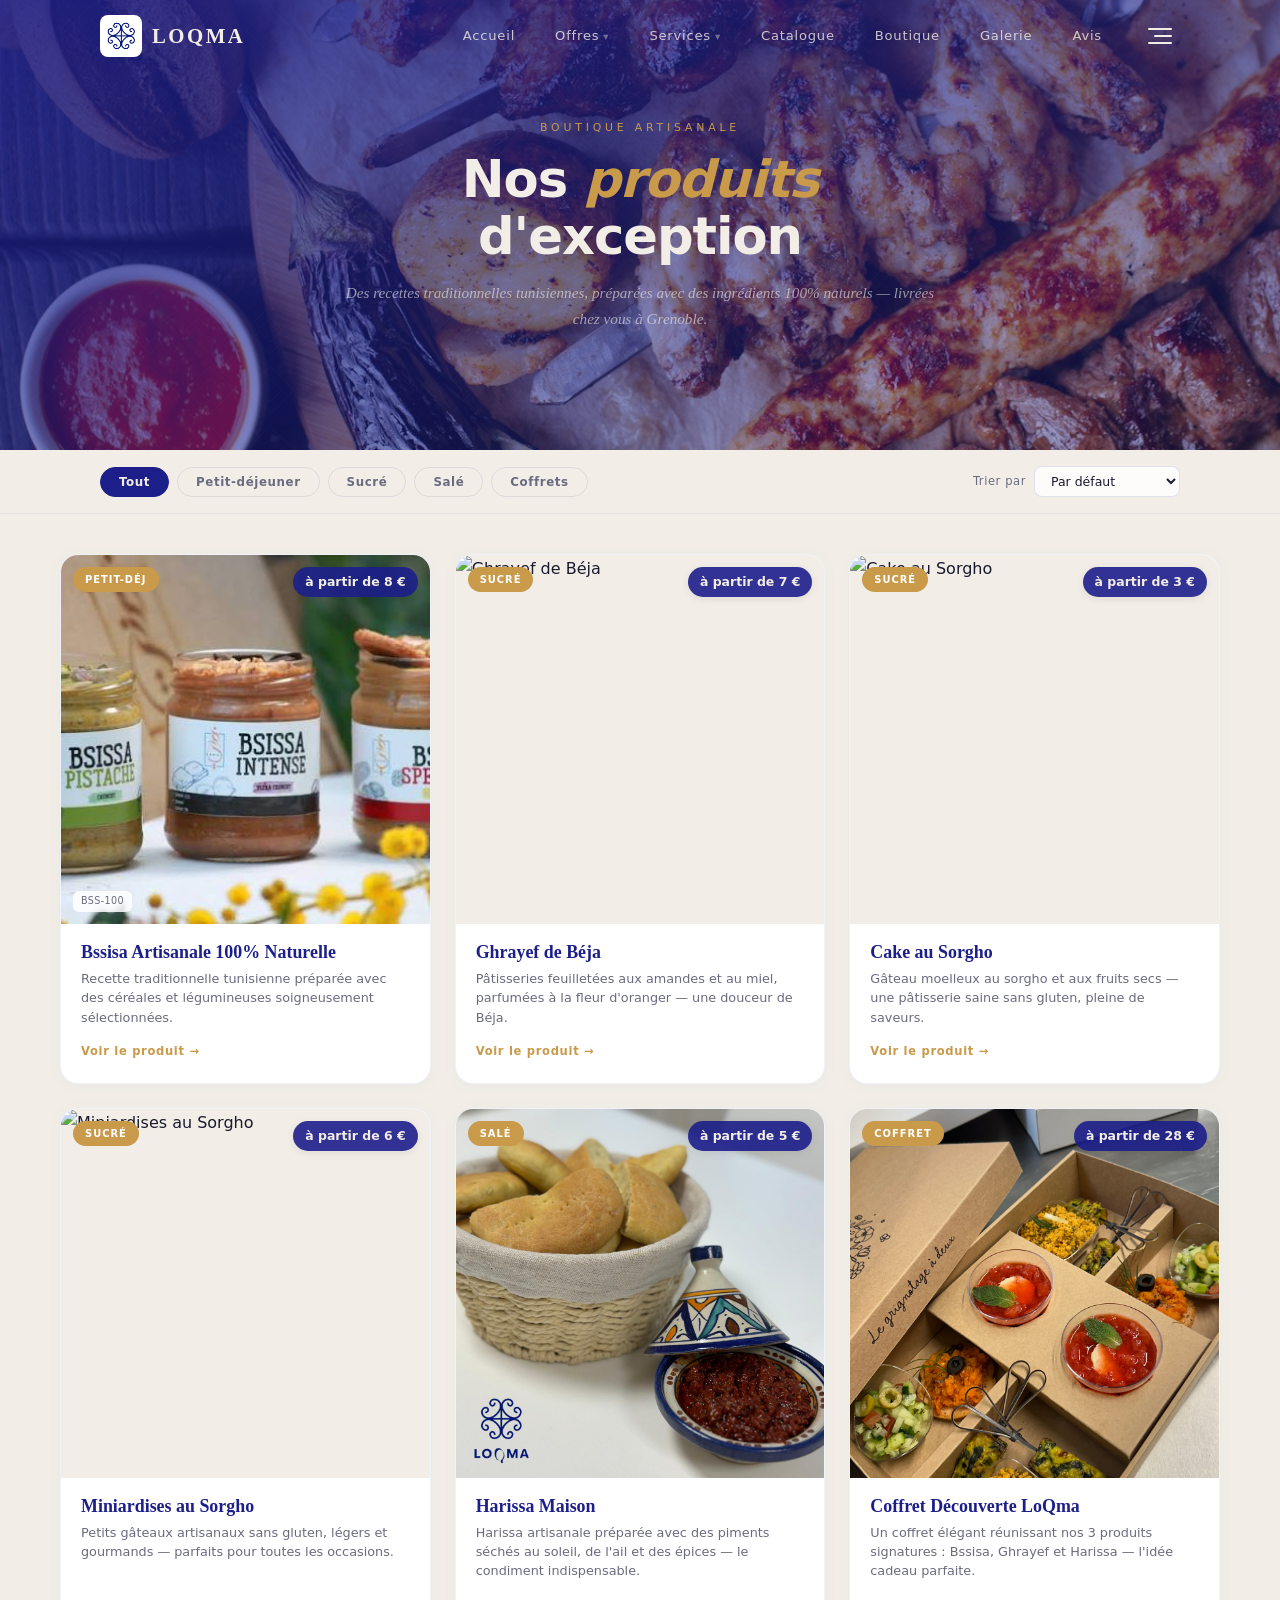
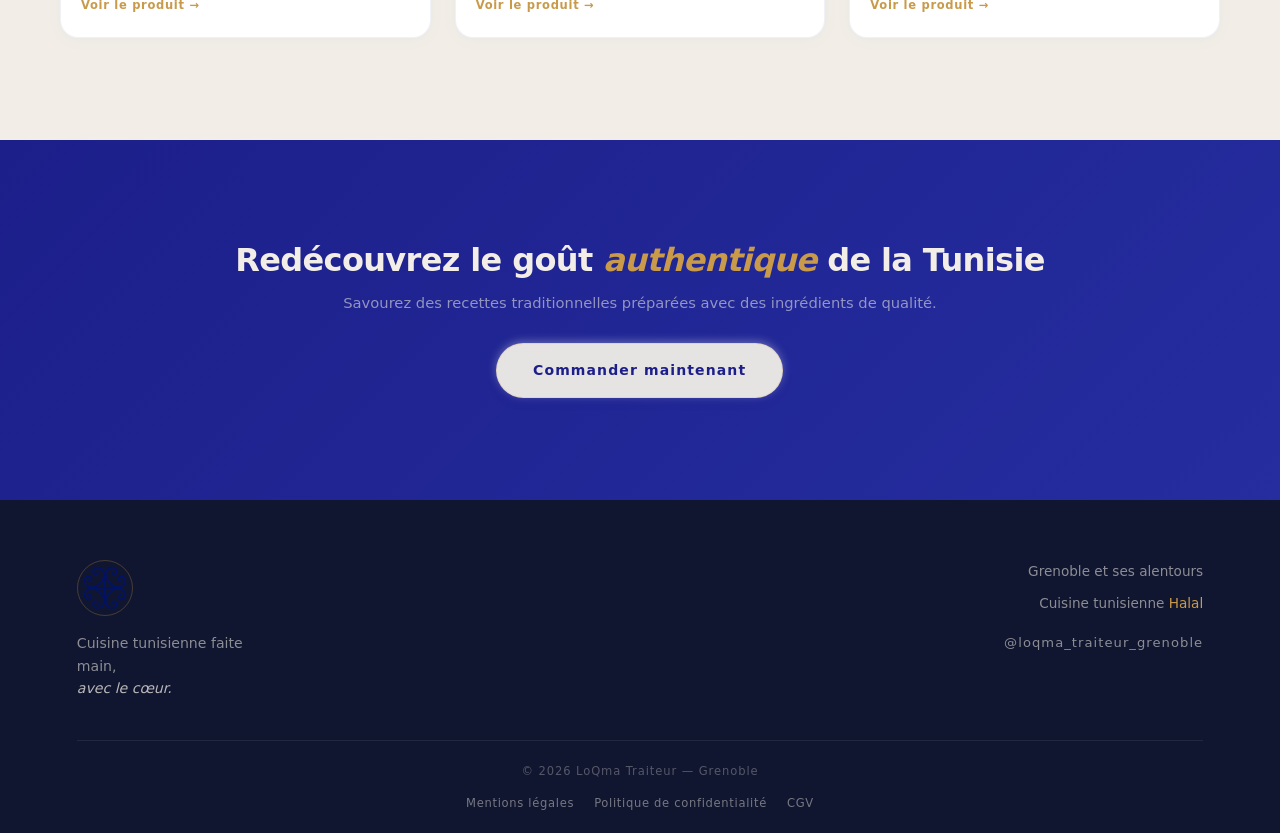
==== commit 0ca3077c: "feat: boutique redesign — light bg, hero photo, allergens, ref codes, flavor images - Hero: new bout" ====
--- a/boutique.html
+++ b/boutique.html
@@ -135,6 +135,7 @@
         </div>
         <div class="boutique-detail__info">
           <span class="boutique-detail__category" id="detail-category"></span>
+          <span class="boutique-detail__ref" id="detail-ref"></span>
           <h2 class="boutique-detail__name" id="detail-name"></h2>
           <p class="boutique-detail__price" id="detail-price"></p>
           <p class="boutique-detail__desc" id="detail-desc"></p>
@@ -148,6 +149,7 @@
           <div class="boutique-detail__tabs">
             <button class="boutique-detail__tab boutique-detail__tab--active" data-tab="nutrition">Nutrition</button>
             <button class="boutique-detail__tab" data-tab="ingredients">Ingrédients</button>
+            <button class="boutique-detail__tab" data-tab="allergies">Allergies</button>
             <button class="boutique-detail__tab" data-tab="preparation">Préparation</button>
             <button class="boutique-detail__tab" data-tab="reviews">Avis</button>
           </div>
--- a/css/boutique.css
+++ b/css/boutique.css
@@ -1,11 +1,10 @@
 /* ══════════════════════════════════════════════════════════════
-   BOUTIQUE — boutique.css
+   BOUTIQUE — boutique.css (light/elegant redesign)
    ══════════════════════════════════════════════════════════════ */
 
-/* ── HERO ───────────────────────────────────────────────── */
 .boutique-hero {
-  background: linear-gradient(160deg, rgba(28,31,138,0.88) 0%, rgba(28,31,138,0.35) 50%, rgba(28,31,138,0.72) 100%),
-              url('../assets/Bssissa.jpg') center/cover no-repeat;
+  background: linear-gradient(160deg, rgba(28,31,138,0.88) 0%, rgba(28,31,138,0.32) 50%, rgba(28,31,138,0.72) 100%),
+              url('../assets/boutique-hero.jpg') center/cover no-repeat;
   background-size: 200% 200%, cover;
   animation: hero-gradient-shift 10s ease-in-out infinite;
   min-height: clamp(380px, 50vh, 520px);
@@ -24,34 +23,34 @@
 .boutique-hero__title em { font-style:italic; color:var(--color-gold); }
 .boutique-hero__sub { font-family:var(--font-serif); font-style:italic; font-size:0.95rem; color:rgba(242,238,231,0.6); line-height:1.7; }
 
-/* ── FILTER BAR ──────────────────────────────────────────── */
-.boutique-filters { background:var(--color-navy); position:sticky; top:var(--nav-height); z-index:50; border-bottom:1px solid rgba(200,154,74,0.08); }
-.boutique-filters__inner { max-width:var(--max-width); margin:0 auto; padding:14px clamp(24px,5vw,60px); display:flex; align-items:center; gap:12px; flex-wrap:wrap; }
+/* ── FILTER BAR (light) ─────────────────────────────────── */
+.boutique-filters { background:var(--color-cream); position:sticky; top:var(--nav-height); z-index:50; border-bottom:1px solid rgba(28,31,138,0.06); }
+.boutique-filters__inner { max-width:var(--max-width); margin:0 auto; padding:16px clamp(24px,5vw,60px); display:flex; align-items:center; gap:12px; flex-wrap:wrap; }
 .boutique-filters__pills { display:flex; gap:8px; flex-wrap:wrap; }
-.boutique-filters__pill { font-size:0.74rem; font-weight:600; letter-spacing:0.05em; padding:7px 18px; border-radius:50px; cursor:pointer; background:transparent; color:rgba(242,238,231,0.5); border:1.5px solid rgba(242,238,231,0.12); transition:all 0.2s ease; font-family:var(--font-sans); white-space:nowrap; }
-.boutique-filters__pill:hover { border-color:var(--color-gold); color:var(--color-cream); }
-.boutique-filters__pill--active { background:var(--color-gold); color:var(--color-navy); border-color:var(--color-gold); }
+.boutique-filters__pill { font-size:0.74rem; font-weight:600; letter-spacing:0.05em; padding:7px 18px; border-radius:50px; cursor:pointer; background:transparent; color:var(--color-text-muted); border:1.5px solid rgba(28,31,138,0.1); transition:all 0.2s ease; font-family:var(--font-sans); white-space:nowrap; }
+.boutique-filters__pill:hover { border-color:var(--color-gold); color:var(--color-navy); }
+.boutique-filters__pill--active { background:var(--color-navy); color:var(--color-cream); border-color:var(--color-navy); }
 .boutique-filters__sort { margin-left:auto; display:flex; align-items:center; gap:8px; }
-.boutique-filters__sort label { font-size:0.72rem; color:rgba(242,238,231,0.4); letter-spacing:0.05em; }
-.boutique-filters__sort select { background:rgba(255,255,255,0.06); border:1px solid rgba(242,238,231,0.12); border-radius:8px; color:var(--color-cream); font-size:0.78rem; padding:6px 12px; cursor:pointer; font-family:var(--font-sans); }
-.boutique-filters__sort select option { color:var(--color-text); background:var(--color-white); }
+.boutique-filters__sort label { font-size:0.72rem; color:var(--color-text-muted); letter-spacing:0.05em; }
+.boutique-filters__sort select { background:rgba(255,255,255,0.8); border:1px solid rgba(28,31,138,0.12); border-radius:8px; color:var(--color-text); font-size:0.78rem; padding:6px 12px; cursor:pointer; font-family:var(--font-sans); }
 
-/* ── PRODUCT GRID ────────────────────────────────────────── */
-.boutique-grid { background:var(--color-navy); padding:40px clamp(24px,5vw,60px) var(--section-pad); min-height:400px; }
+/* ── PRODUCT GRID (light) ───────────────────────────────── */
+.boutique-grid { background:var(--color-cream); padding:40px clamp(24px,5vw,60px) var(--section-pad); min-height:400px; }
 .boutique-grid__inner { max-width:var(--max-width); margin:0 auto; display:grid; grid-template-columns:repeat(3,1fr); gap:24px; }
-.boutique-grid__empty { text-align:center; color:rgba(242,238,231,0.4); padding:60px 0; font-family:var(--font-serif); font-style:italic; }
+.boutique-grid__empty { text-align:center; color:var(--color-text-muted); padding:60px 0; font-family:var(--font-serif); font-style:italic; }
 
-/* ── PRODUCT CARD ────────────────────────────────────────── */
-.boutique-card { background:rgba(255,255,255,0.04); border:1px solid rgba(200,154,74,0.06); border-radius:18px; overflow:hidden; transition:all 0.3s ease; cursor:pointer; display:flex; flex-direction:column; }
-.boutique-card:hover { transform:translateY(-4px); border-color:rgba(200,154,74,0.2); background:rgba(255,255,255,0.07); box-shadow:0 12px 40px rgba(0,0,0,0.2); }
-.boutique-card__img-wrap { position:relative; aspect-ratio:1; overflow:hidden; background:linear-gradient(135deg,rgba(28,31,138,0.3),rgba(17,22,48,0.4)); }
+/* ── PRODUCT CARD (light glass) ──────────────────────────── */
+.boutique-card { background:var(--color-white); border:1px solid rgba(28,31,138,0.06); border-radius:18px; overflow:hidden; transition:all 0.3s ease; cursor:pointer; display:flex; flex-direction:column; box-shadow:0 2px 16px rgba(28,31,138,0.04); }
+.boutique-card:hover { transform:translateY(-4px); box-shadow:0 12px 40px rgba(28,31,138,0.1); border-color:rgba(200,154,74,0.2); }
+.boutique-card__img-wrap { position:relative; aspect-ratio:1; overflow:hidden; background:var(--color-cream); }
 .boutique-card__img { width:100%; height:100%; object-fit:cover; transition:transform 0.4s ease; }
 .boutique-card:hover .boutique-card__img { transform:scale(1.05); }
-.boutique-card__tag { position:absolute; top:12px; left:12px; font-size:0.62rem; font-weight:700; letter-spacing:0.1em; text-transform:uppercase; background:var(--color-gold); color:var(--color-navy); padding:4px 12px; border-radius:50px; z-index:1; }
-.boutique-card__price { position:absolute; top:12px; right:12px; background:rgba(255,255,255,0.92); color:var(--color-navy); padding:4px 12px; border-radius:50px; font-size:0.78rem; font-weight:700; z-index:1; box-shadow:0 2px 8px rgba(0,0,0,0.08); }
+.boutique-card__tag { position:absolute; top:12px; left:12px; font-size:0.62rem; font-weight:700; letter-spacing:0.1em; text-transform:uppercase; background:var(--color-gold); color:var(--color-white); padding:4px 12px; border-radius:50px; z-index:1; }
+.boutique-card__price { position:absolute; top:12px; right:12px; background:rgba(28,31,138,0.9); color:var(--color-cream); padding:4px 12px; border-radius:50px; font-size:0.78rem; font-weight:700; z-index:1; box-shadow:0 2px 8px rgba(0,0,0,0.08); }
+.boutique-card__ref { position:absolute; bottom:12px; left:12px; background:rgba(255,255,255,0.85); color:var(--color-text-muted); padding:2px 8px; border-radius:6px; font-size:0.6rem; letter-spacing:0.04em; z-index:1; }
 .boutique-card__body { padding:18px 20px 22px; display:flex; flex-direction:column; flex:1; }
-.boutique-card__name { font-family:var(--font-serif); font-size:1.12rem; font-weight:600; color:var(--color-cream); margin-bottom:6px; line-height:1.2; }
-.boutique-card__desc { font-size:0.8rem; color:rgba(242,238,231,0.4); line-height:1.5; margin-bottom:14px; flex:1; }
+.boutique-card__name { font-family:var(--font-serif); font-size:1.12rem; font-weight:600; color:var(--color-navy); margin-bottom:6px; line-height:1.2; }
+.boutique-card__desc { font-size:0.8rem; color:var(--color-text-muted); line-height:1.5; margin-bottom:14px; flex:1; }
 .boutique-card__btn { font-size:0.72rem; font-weight:600; letter-spacing:0.06em; color:var(--color-gold); display:inline-flex; align-items:center; gap:4px; margin-top:auto; transition:gap 0.2s ease; }
 .boutique-card:hover .boutique-card__btn { gap:8px; }
 
@@ -65,7 +64,8 @@
 .boutique-detail__image { width:45%; flex-shrink:0; position:relative; }
 .boutique-detail__image img { width:100%; height:100%; object-fit:cover; }
 .boutique-detail__info { padding:36px 32px; flex:1; display:flex; flex-direction:column; }
-.boutique-detail__category { display:inline-block; font-size:0.65rem; font-weight:700; letter-spacing:0.12em; text-transform:uppercase; background:var(--color-gold); color:var(--color-white); padding:3px 12px; border-radius:50px; margin-bottom:8px; align-self:flex-start; }
+.boutique-detail__category { display:inline-block; font-size:0.65rem; font-weight:700; letter-spacing:0.12em; text-transform:uppercase; background:var(--color-gold); color:var(--color-white); padding:3px 12px; border-radius:50px; margin-bottom:6px; align-self:flex-start; }
+.boutique-detail__ref { font-size:0.68rem; color:var(--color-text-muted); margin-bottom:8px; letter-spacing:0.04em; }
 .boutique-detail__name { font-family:var(--font-serif); font-size:1.5rem; font-weight:600; color:var(--color-navy); margin-bottom:4px; }
 .boutique-detail__price { font-family:var(--font-serif); font-size:1.25rem; font-weight:700; color:var(--color-gold); margin-bottom:12px; }
 .boutique-detail__desc { font-size:0.88rem; color:var(--color-text-muted); line-height:1.65; margin-bottom:20px; }
@@ -81,6 +81,7 @@
 .boutique-detail__tab { padding:10px 20px; font-size:0.8rem; color:var(--color-text-muted); cursor:pointer; background:none; border:none; border-bottom:2px solid transparent; margin-bottom:-2px; font-family:var(--font-sans); transition:all 0.15s ease; }
 .boutique-detail__tab:hover { color:var(--color-navy); }
 .boutique-detail__tab--active { color:var(--color-navy); font-weight:600; border-bottom-color:var(--color-gold); }
+.boutique-detail__tab-count { font-size:0.7rem; color:var(--color-text-muted); margin-left:4px; }
 .boutique-detail__tab-content { padding:18px 0 0; font-size:0.85rem; color:var(--color-text); line-height:1.7; }
 .boutique-detail__tab-content table { width:100%; border-collapse:collapse; }
 .boutique-detail__tab-content td { padding:7px 0; border-bottom:1px solid rgba(0,0,0,0.04); }
@@ -91,6 +92,7 @@
 .boutique-detail__review { margin-bottom:14px; }
 .boutique-detail__review-stars { color:var(--color-gold); font-size:0.85rem; }
 .boutique-detail__review-text { font-style:italic; color:var(--color-text); }
+.boutique-detail__allergen-badge { display:inline-block; padding:3px 10px; border-radius:6px; font-size:0.75rem; background:rgba(28,31,138,0.06); color:var(--color-text); margin:2px 4px 2px 0; }
 
 /* ── CTA SECTION ─────────────────────────────────────────── */
 .boutique-cta { background:linear-gradient(135deg,var(--color-navy) 0%,#252d9f 100%); padding:var(--section-pad); text-align:center; }
@@ -98,6 +100,5 @@
 .boutique-cta__title em { font-style:italic; color:var(--color-gold); }
 .boutique-cta__text { font-size:0.92rem; color:rgba(242,238,231,0.55); margin-bottom:28px; }
 
-/* ── RESPONSIVE ─────────────────────────────────────────── */
-@media (max-width:900px) { .boutique-grid__inner { grid-template-columns:repeat(2,1fr); } .boutique-detail__card { flex-direction:column; } .boutique-detail__image { width:100%; aspect-ratio:16/10; } .boutique-detail__image img { aspect-ratio:16/10; height:100%; } }
+@media (max-width:900px) { .boutique-grid__inner { grid-template-columns:repeat(2,1fr); } .boutique-detail__card { flex-direction:column; } .boutique-detail__image { width:100%; aspect-ratio:16/10; } }
 @media (max-width:520px) { .boutique-grid__inner { grid-template-columns:1fr; } .boutique-filters__inner { flex-direction:column; align-items:flex-start; } .boutique-filters__sort { margin-left:0; } .boutique-detail__info { padding:24px 20px; } }
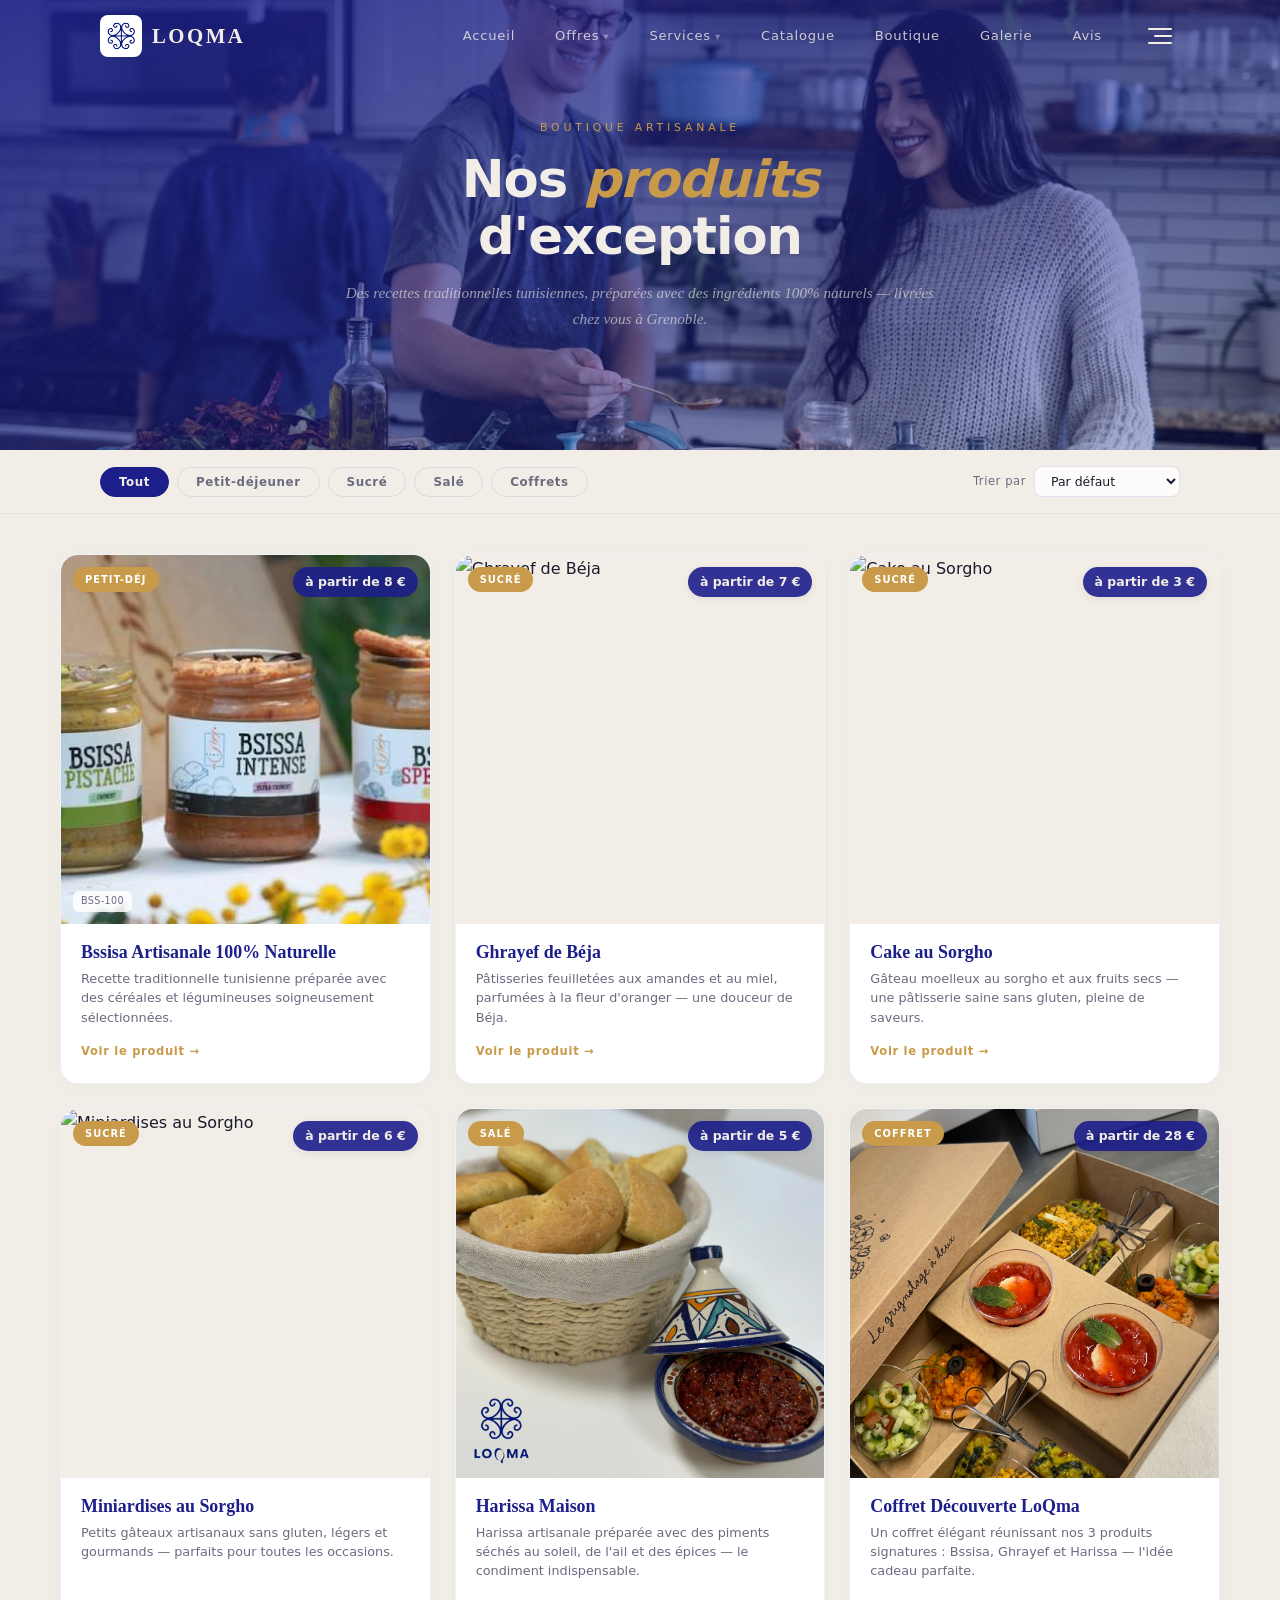
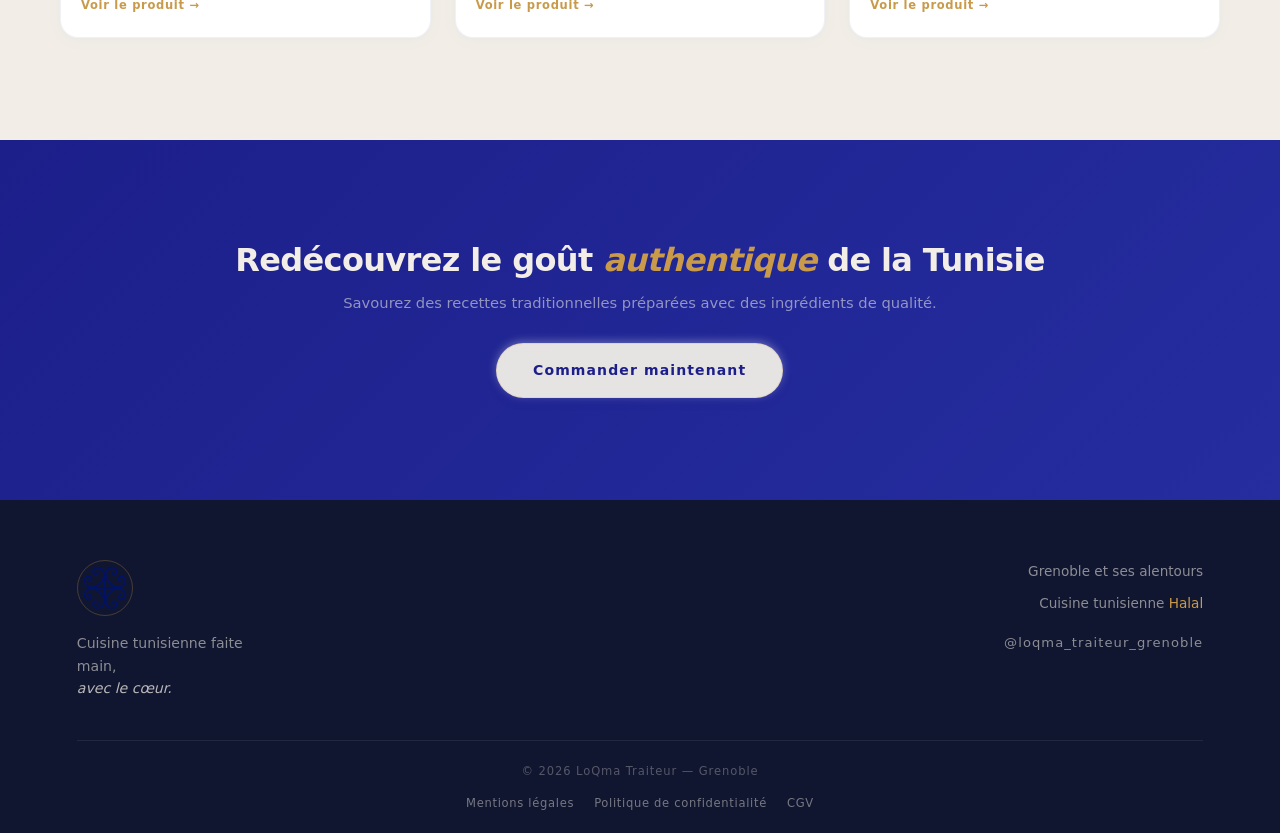
==== commit c4b671d6: "fix: removed préparation tab, review count, flavor thumbnails, hero image - Removed 'Préparation' ta" ====
--- a/boutique.html
+++ b/boutique.html
@@ -132,6 +132,7 @@
       <div class="boutique-detail__card">
         <div class="boutique-detail__image">
           <img id="detail-product-img" src="" alt="">
+          <div class="boutique-detail__thumb-gallery" id="detail-thumb-gallery"></div>
         </div>
         <div class="boutique-detail__info">
           <span class="boutique-detail__category" id="detail-category"></span>
@@ -150,7 +151,6 @@
             <button class="boutique-detail__tab boutique-detail__tab--active" data-tab="nutrition">Nutrition</button>
             <button class="boutique-detail__tab" data-tab="ingredients">Ingrédients</button>
             <button class="boutique-detail__tab" data-tab="allergies">Allergies</button>
-            <button class="boutique-detail__tab" data-tab="preparation">Préparation</button>
             <button class="boutique-detail__tab" data-tab="reviews">Avis</button>
           </div>
           <div class="boutique-detail__tab-content" id="detail-tab-content"></div>
--- a/css/boutique.css
+++ b/css/boutique.css
@@ -63,6 +63,12 @@
 @keyframes detail-up { from{opacity:0;transform:translateY(16px);} to{opacity:1;transform:translateY(0);} }
 .boutique-detail__image { width:45%; flex-shrink:0; position:relative; }
 .boutique-detail__image img { width:100%; height:100%; object-fit:cover; }
+/* Thumbnail gallery */
+.boutique-detail__thumb-gallery { display:flex; gap:8px; padding:10px 12px; position:absolute; bottom:0; left:0; right:0; background:linear-gradient(to top, rgba(0,0,0,0.5), transparent); justify-content:center; }
+.boutique-detail__thumb { width:48px; height:48px; border-radius:8px; overflow:hidden; border:2px solid transparent; cursor:pointer; padding:0; background:none; transition:border-color 0.2s ease; }
+.boutique-detail__thumb img { width:100%; height:100%; object-fit:cover; }
+.boutique-detail__thumb--active { border-color:var(--color-gold); }
+.boutique-detail__thumb:hover { border-color:rgba(200,154,74,0.5); }
 .boutique-detail__info { padding:36px 32px; flex:1; display:flex; flex-direction:column; }
 .boutique-detail__category { display:inline-block; font-size:0.65rem; font-weight:700; letter-spacing:0.12em; text-transform:uppercase; background:var(--color-gold); color:var(--color-white); padding:3px 12px; border-radius:50px; margin-bottom:6px; align-self:flex-start; }
 .boutique-detail__ref { font-size:0.68rem; color:var(--color-text-muted); margin-bottom:8px; letter-spacing:0.04em; }
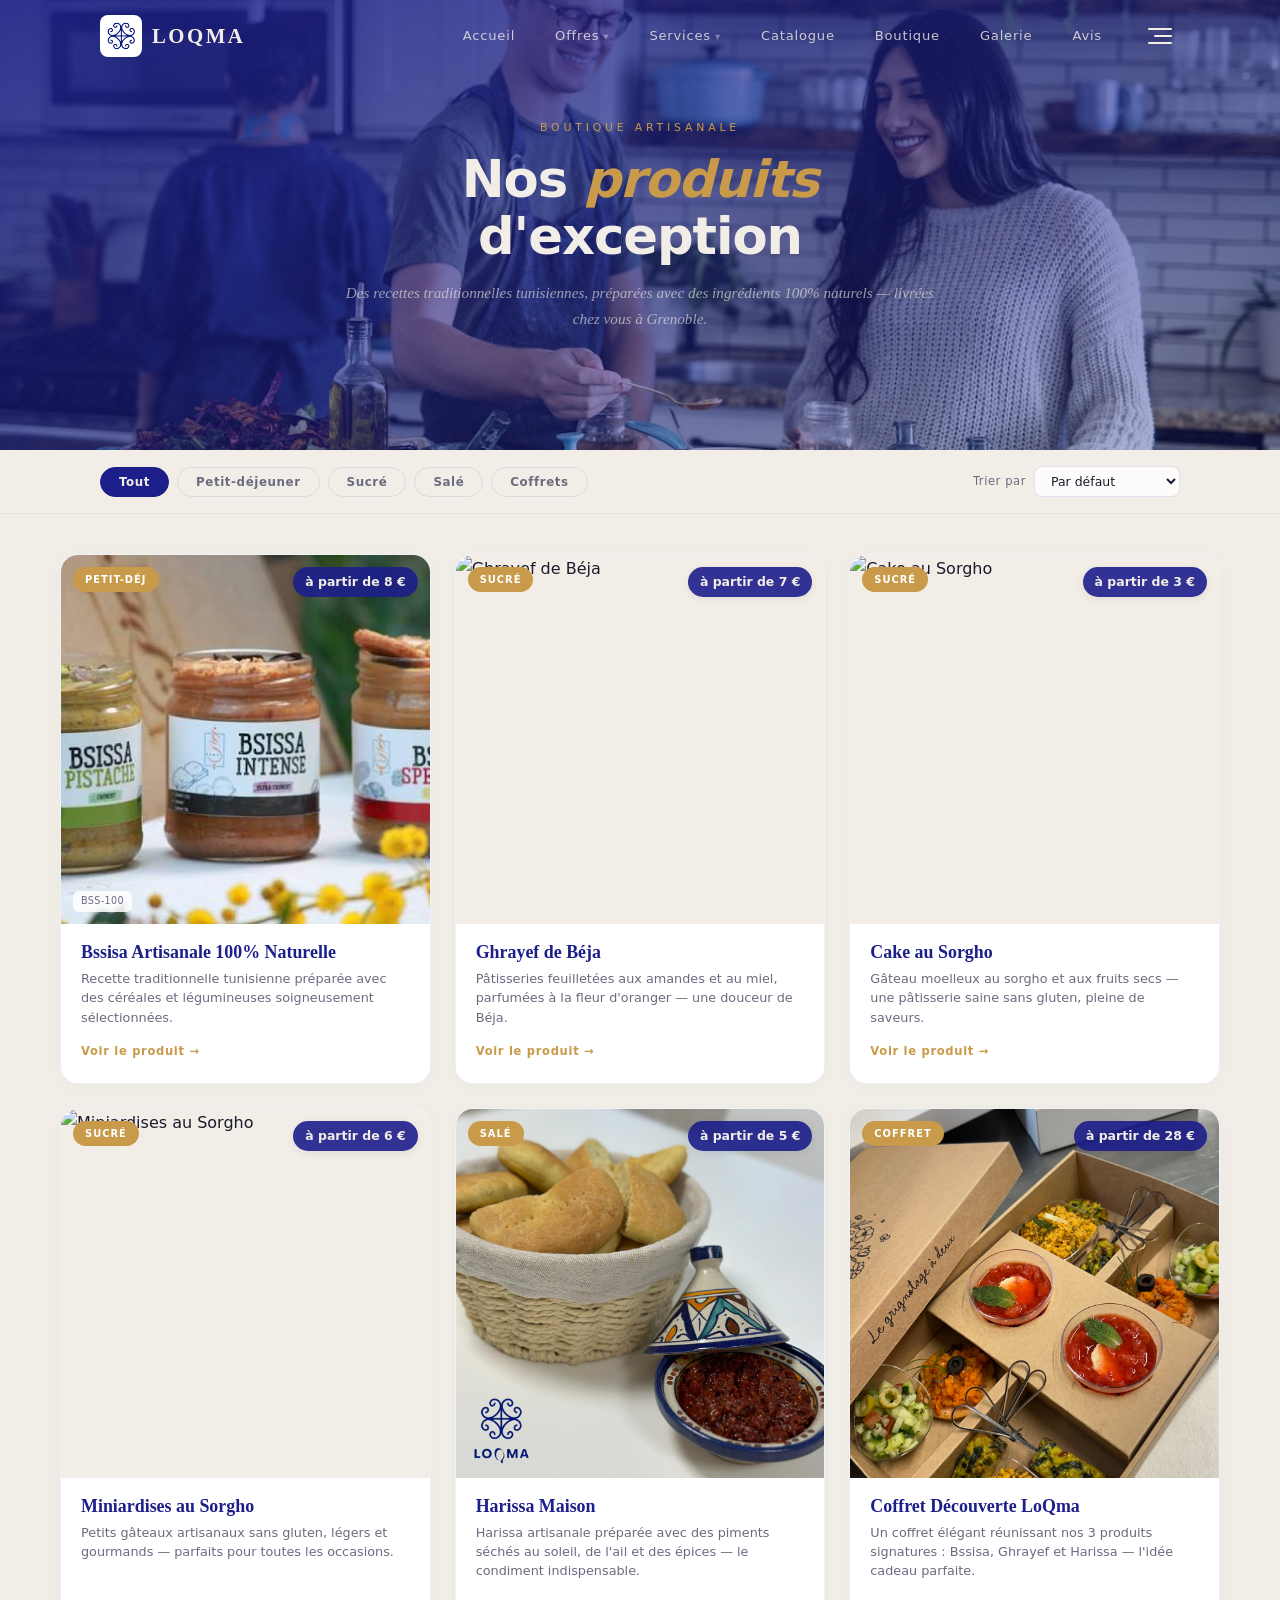
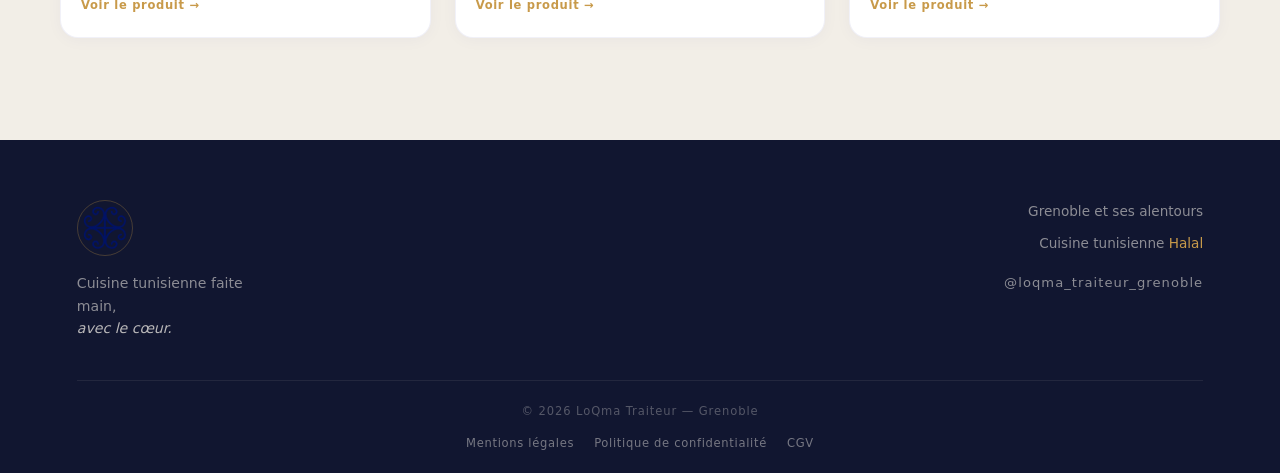
==== commit df5c2fa9: "chore: remove CTA section from boutique page" ====
--- a/boutique.html
+++ b/boutique.html
@@ -158,13 +158,6 @@
       </div>
     </div>
 
-    <!-- ═══════ CTA ═══════ -->
-    <section class="boutique-cta" aria-label="Passer commande">
-      <h2 class="boutique-cta__title">Redécouvrez le goût <em>authentique</em> de la Tunisie</h2>
-      <p class="boutique-cta__text">Savourez des recettes traditionnelles préparées avec des ingrédients de qualité.</p>
-      <a href="index.html#commander" class="btn btn--primary">Commander maintenant</a>
-    </section>
-
     <!-- ═══════ FOOTER ═══════ -->
     <footer class="footer" role="contentinfo">
       <div class="footer__inner">
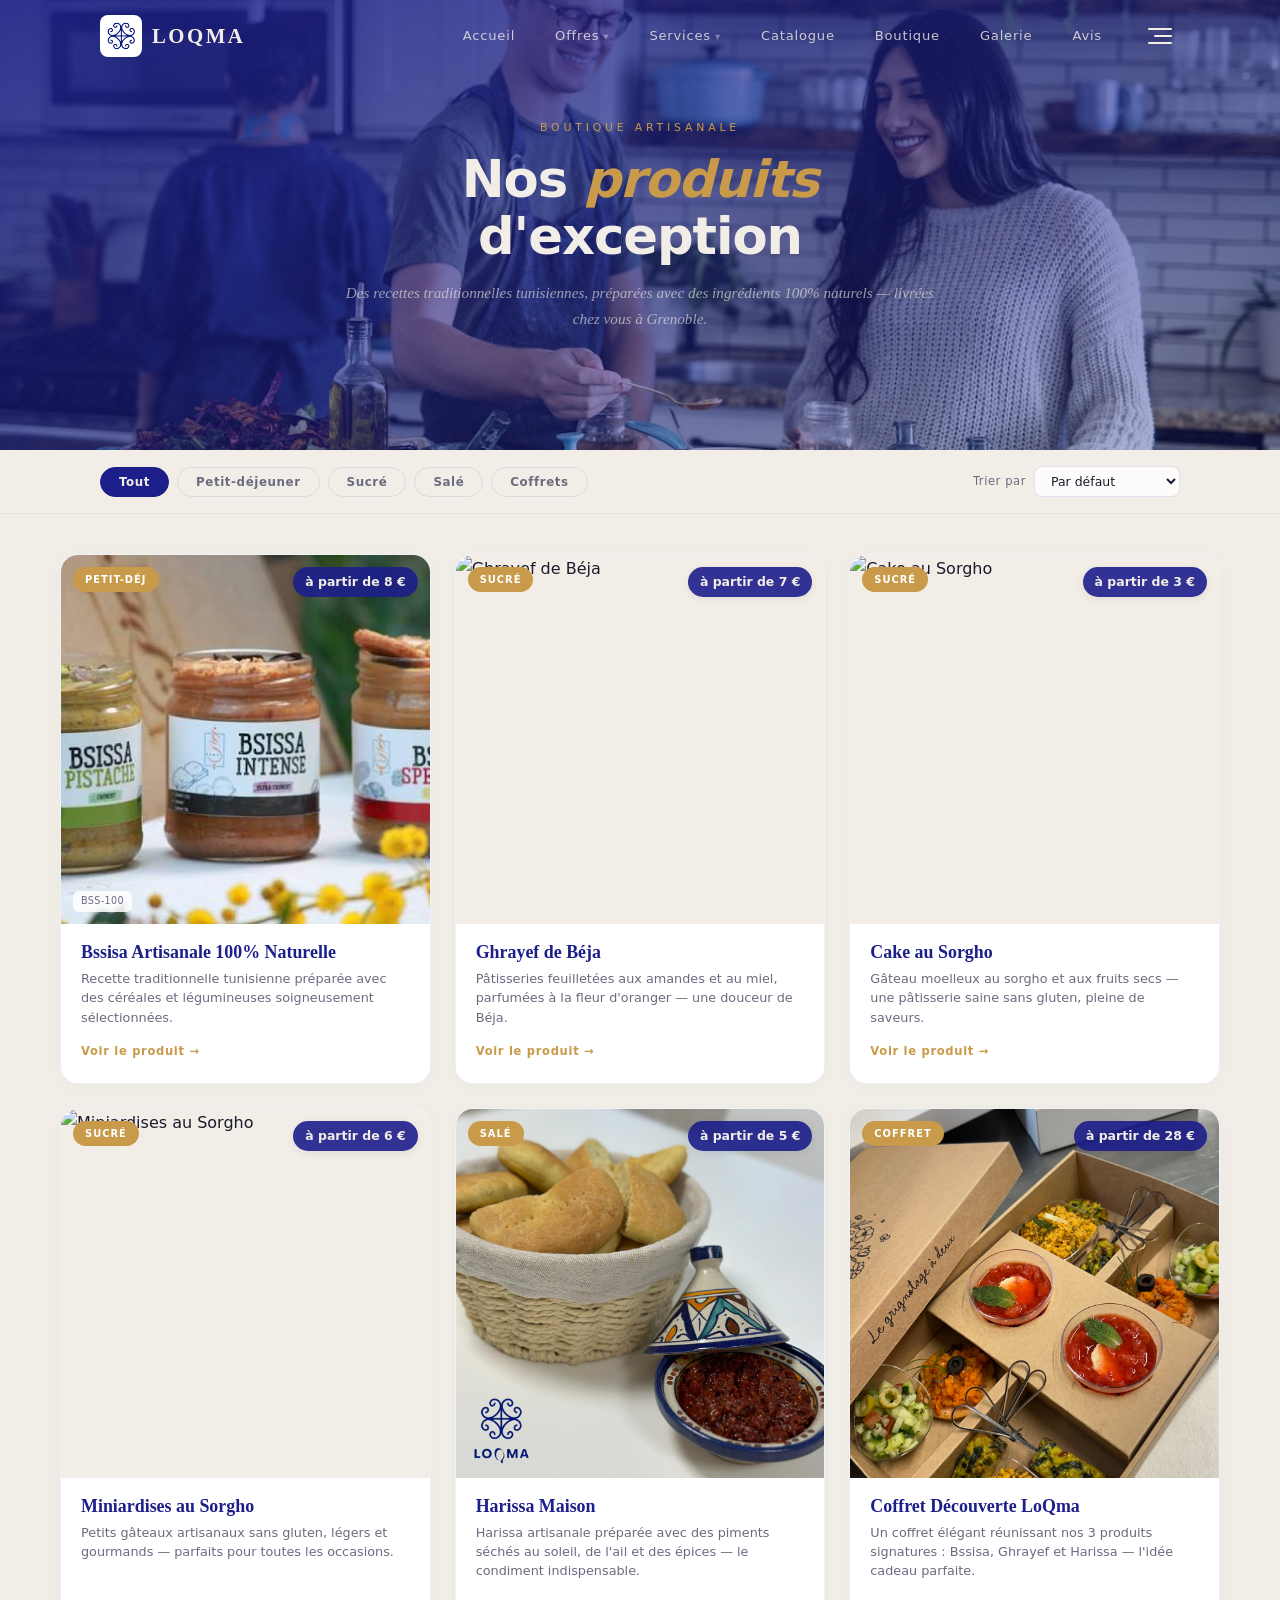
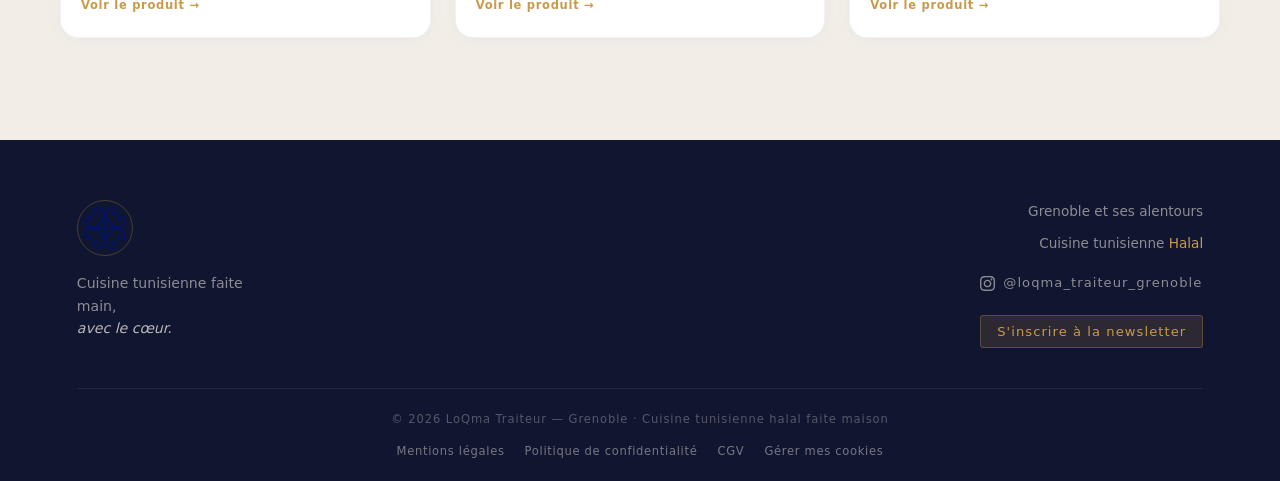
==== commit 3cd6cc3c: "fix: standardize boutique footer to match main site - Added Instagram SVG icon, newsletter button, c" ====
--- a/boutique.html
+++ b/boutique.html
@@ -162,21 +162,40 @@
     <footer class="footer" role="contentinfo">
       <div class="footer__inner">
         <div class="footer__brand">
-          <img src="assets/logo-sans2.png" alt="LoQma Traiteur" class="footer__logo" width="56" height="56" loading="lazy">
-          <p class="footer__tagline">Cuisine tunisienne faite main,<br><em>avec le cœur.</em></p>
+          <img src="assets/logo-sans2.png"
+               alt="LoQma Traiteur"
+               class="footer__logo"
+               width="56" height="56"
+               loading="lazy">
+          <p class="footer__tagline">
+            Cuisine tunisienne faite main,<br>
+            <em>avec le cœur.</em>
+          </p>
         </div>
         <div class="footer__info">
           <p>Grenoble et ses alentours</p>
           <p>Cuisine tunisienne <strong>Halal</strong></p>
-          <a href="https://www.instagram.com/loqma_traiteur_grenoble/" target="_blank" rel="noopener noreferrer" class="footer__instagram" aria-label="Suivre LoQma sur Instagram">@loqma_traiteur_grenoble</a>
+          <a href="https://www.instagram.com/loqma_traiteur_grenoble/"
+             target="_blank" rel="noopener noreferrer"
+             class="footer__instagram"
+             aria-label="Suivre LoQma sur Instagram">
+            <svg viewBox="0 0 24 24" fill="currentColor" aria-hidden="true" width="15" height="15">
+              <path d="M12 2.163c3.204 0 3.584.012 4.85.07 3.252.148 4.771 1.691 4.919 4.919.058 1.265.069 1.645.069 4.849 0 3.205-.012 3.584-.069 4.849-.149 3.225-1.664 4.771-4.919 4.919-1.266.058-1.644.07-4.85.07-3.204 0-3.584-.012-4.849-.07-3.26-.149-4.771-1.699-4.919-4.92-.058-1.265-.07-1.644-.07-4.849 0-3.204.013-3.583.07-4.849.149-3.227 1.664-4.771 4.919-4.919 1.266-.057 1.645-.069 4.849-.069zm0-2.163c-3.259 0-3.667.014-4.947.072-4.358.2-6.78 2.618-6.98 6.98-.059 1.281-.073 1.689-.073 4.948 0 3.259.014 3.668.072 4.948.2 4.358 2.618 6.78 6.98 6.98 1.281.058 1.689.072 4.948.072 3.259 0 3.668-.014 4.948-.072 4.354-.2 6.782-2.618 6.979-6.98.059-1.28.073-1.689.073-4.948 0-3.259-.014-3.667-.072-4.947-.196-4.354-2.617-6.78-6.979-6.98-1.281-.059-1.69-.073-4.949-.073zm0 5.838c-3.403 0-6.162 2.759-6.162 6.162s2.759 6.163 6.162 6.163 6.162-2.759 6.162-6.163c0-3.403-2.759-6.162-6.162-6.162zm0 10.162c-2.209 0-4-1.79-4-4 0-2.209 1.791-4 4-4s4 1.791 4 4c0 2.21-1.791 4-4 4zm6.406-11.845c-.796 0-1.441.645-1.441 1.44s.645 1.44 1.441 1.44c.795 0 1.439-.645 1.439-1.44s-.644-1.44-1.439-1.44z"/>
+            </svg>
+            @loqma_traiteur_grenoble
+          </a>
+          <button id="nl-trigger" class="footer__newsletter-link" type="button" aria-label="S'inscrire à la newsletter">
+            S'inscrire à la newsletter
+          </button>
         </div>
       </div>
       <div class="footer__bar">
-        <p>© 2026 LoQma Traiteur — Grenoble</p>
+        <p>© 2026 LoQma Traiteur — Grenoble · Cuisine tunisienne halal faite maison</p>
         <nav class="footer__legal-links" aria-label="Liens légaux">
           <a href="mentions-legales.html">Mentions légales</a>
           <a href="politique-confidentialite.html">Politique de confidentialité</a>
           <a href="cgv.html">CGV</a>
+          <button id="cookie-manage" class="footer__cookie-link" type="button">Gérer mes cookies</button>
         </nav>
       </div>
     </footer>
